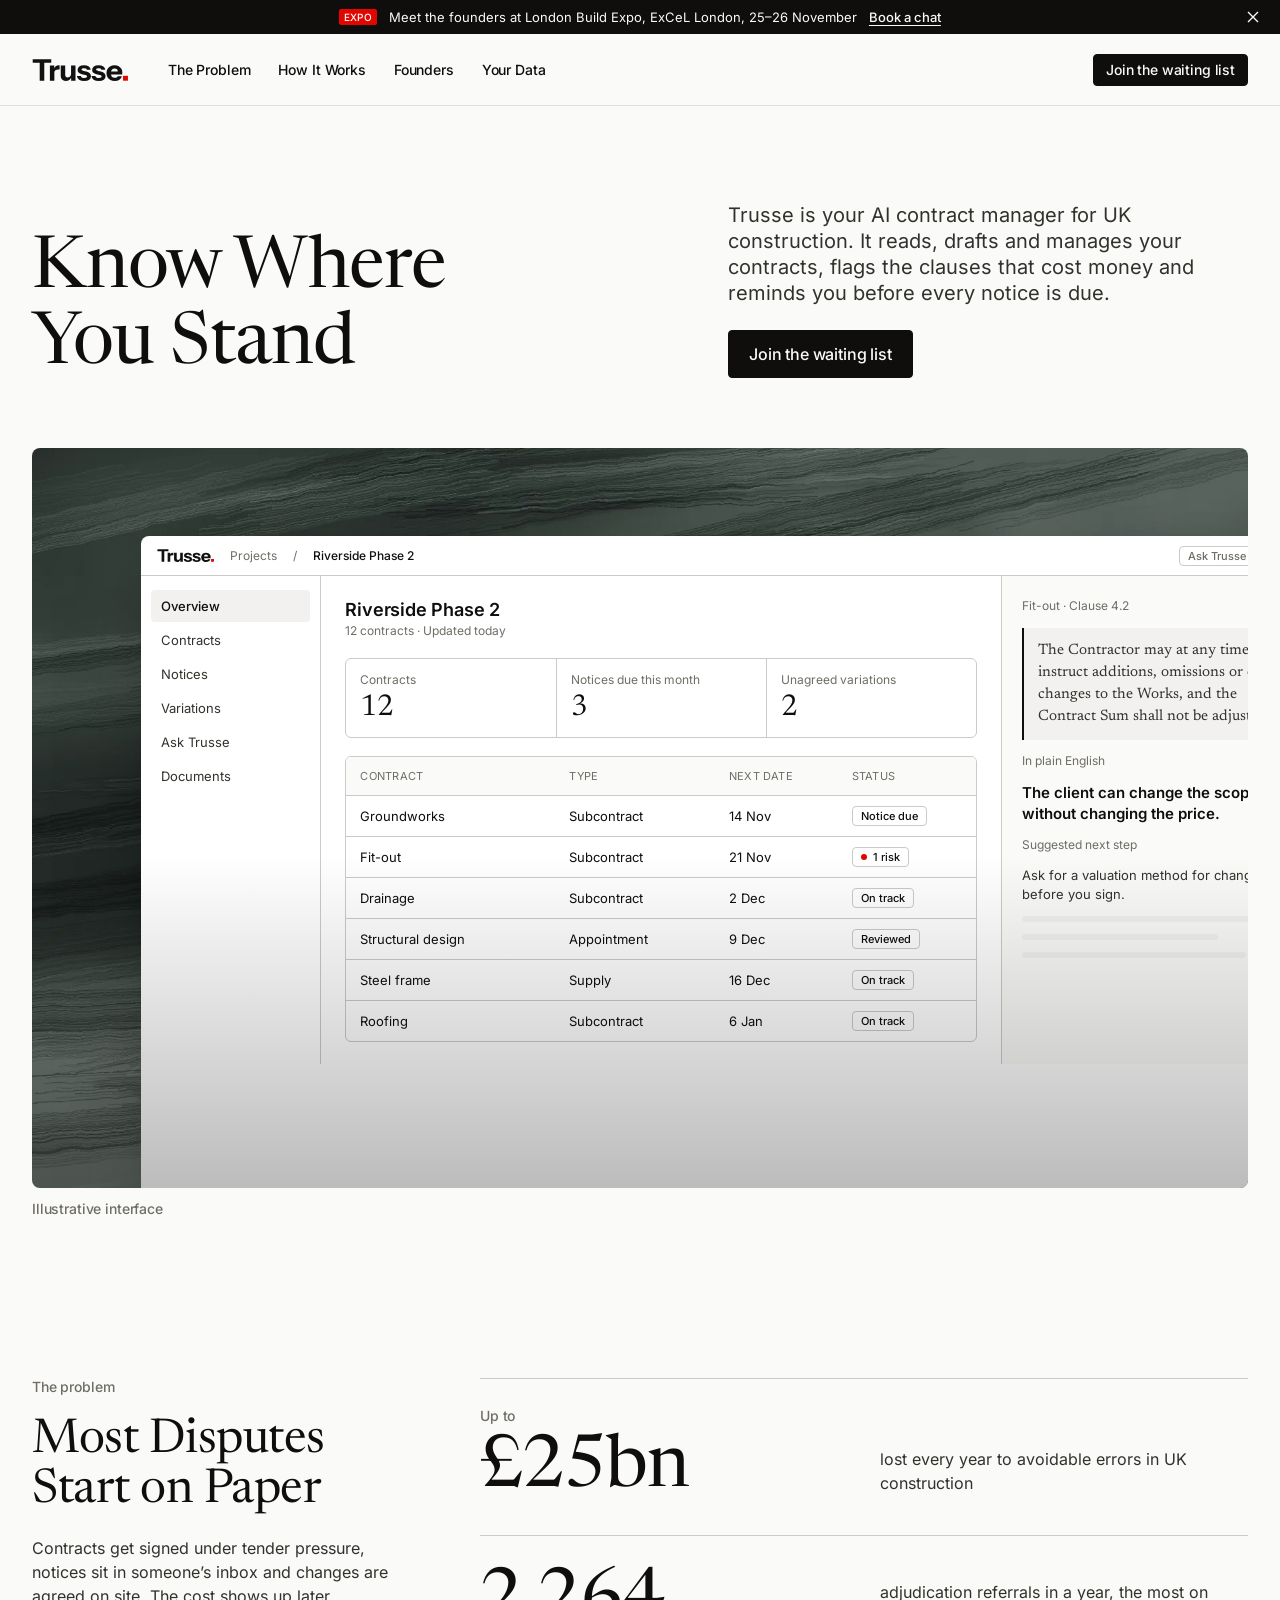
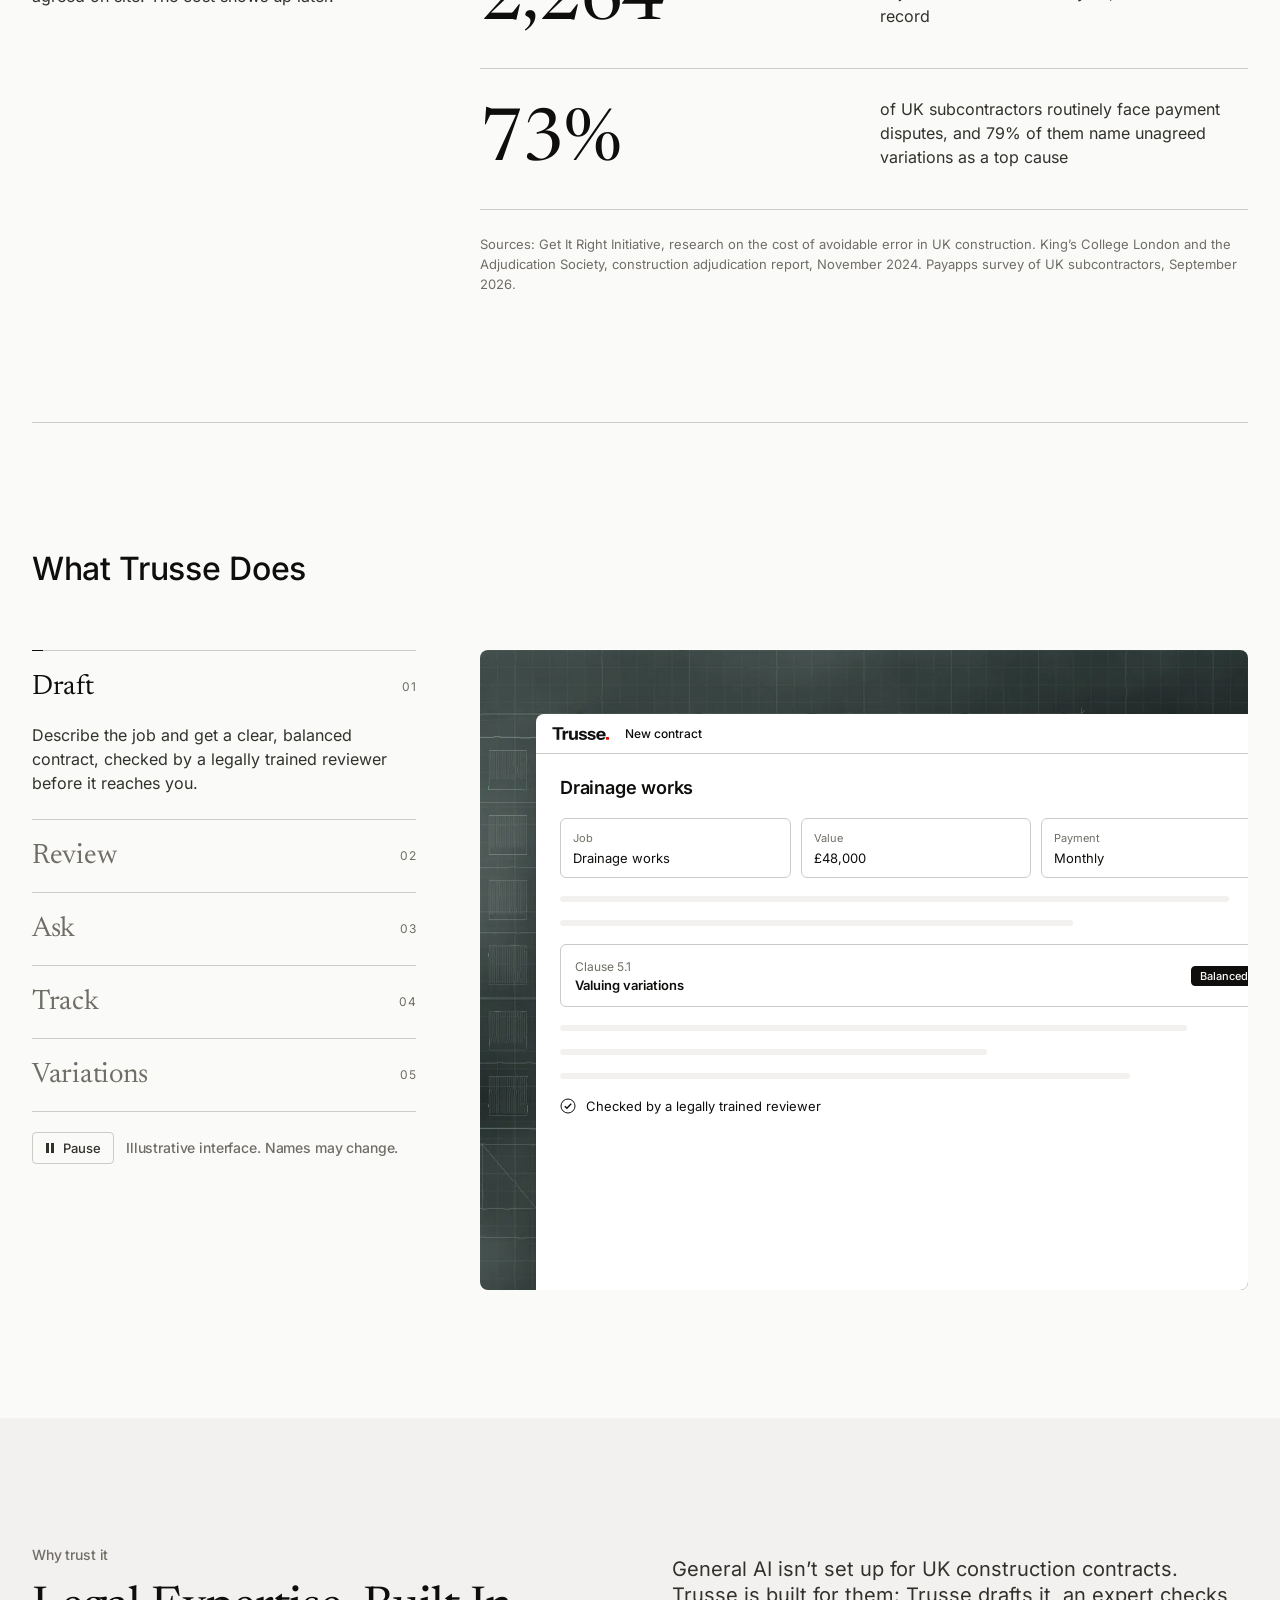
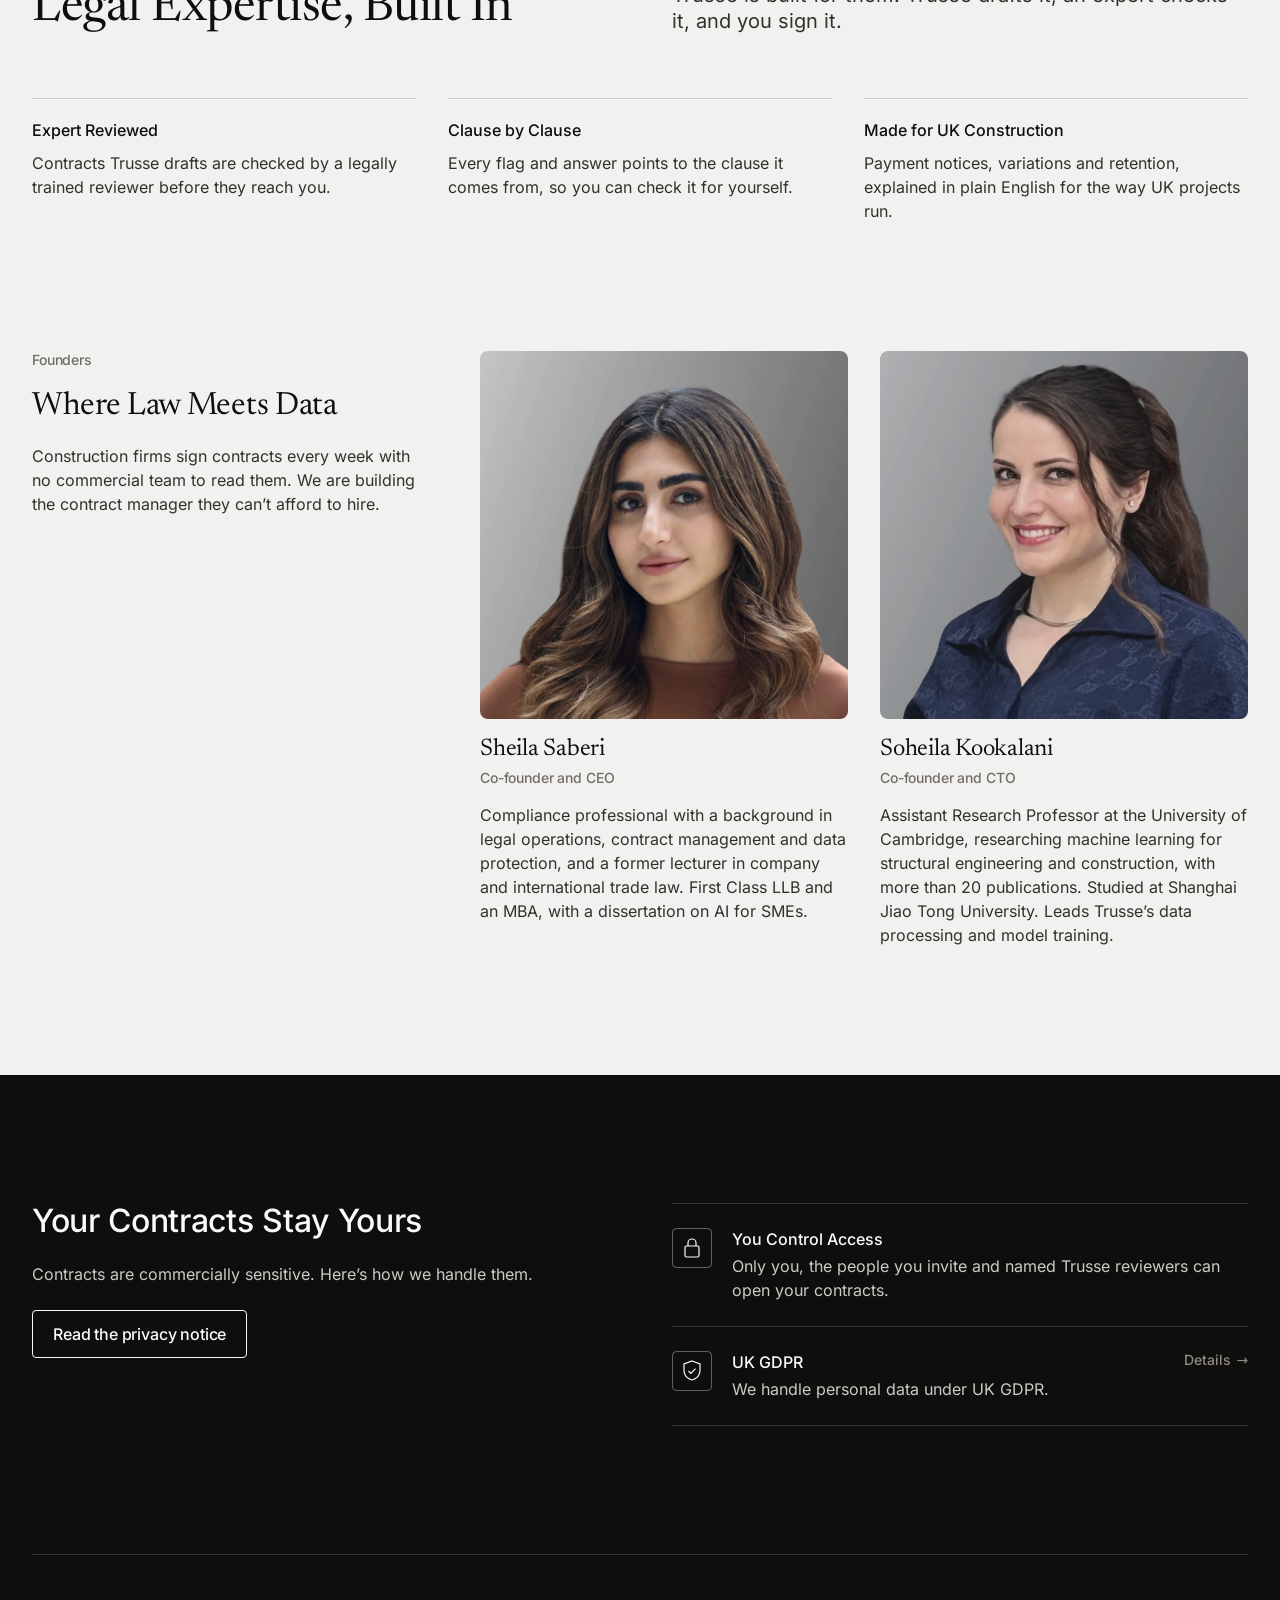
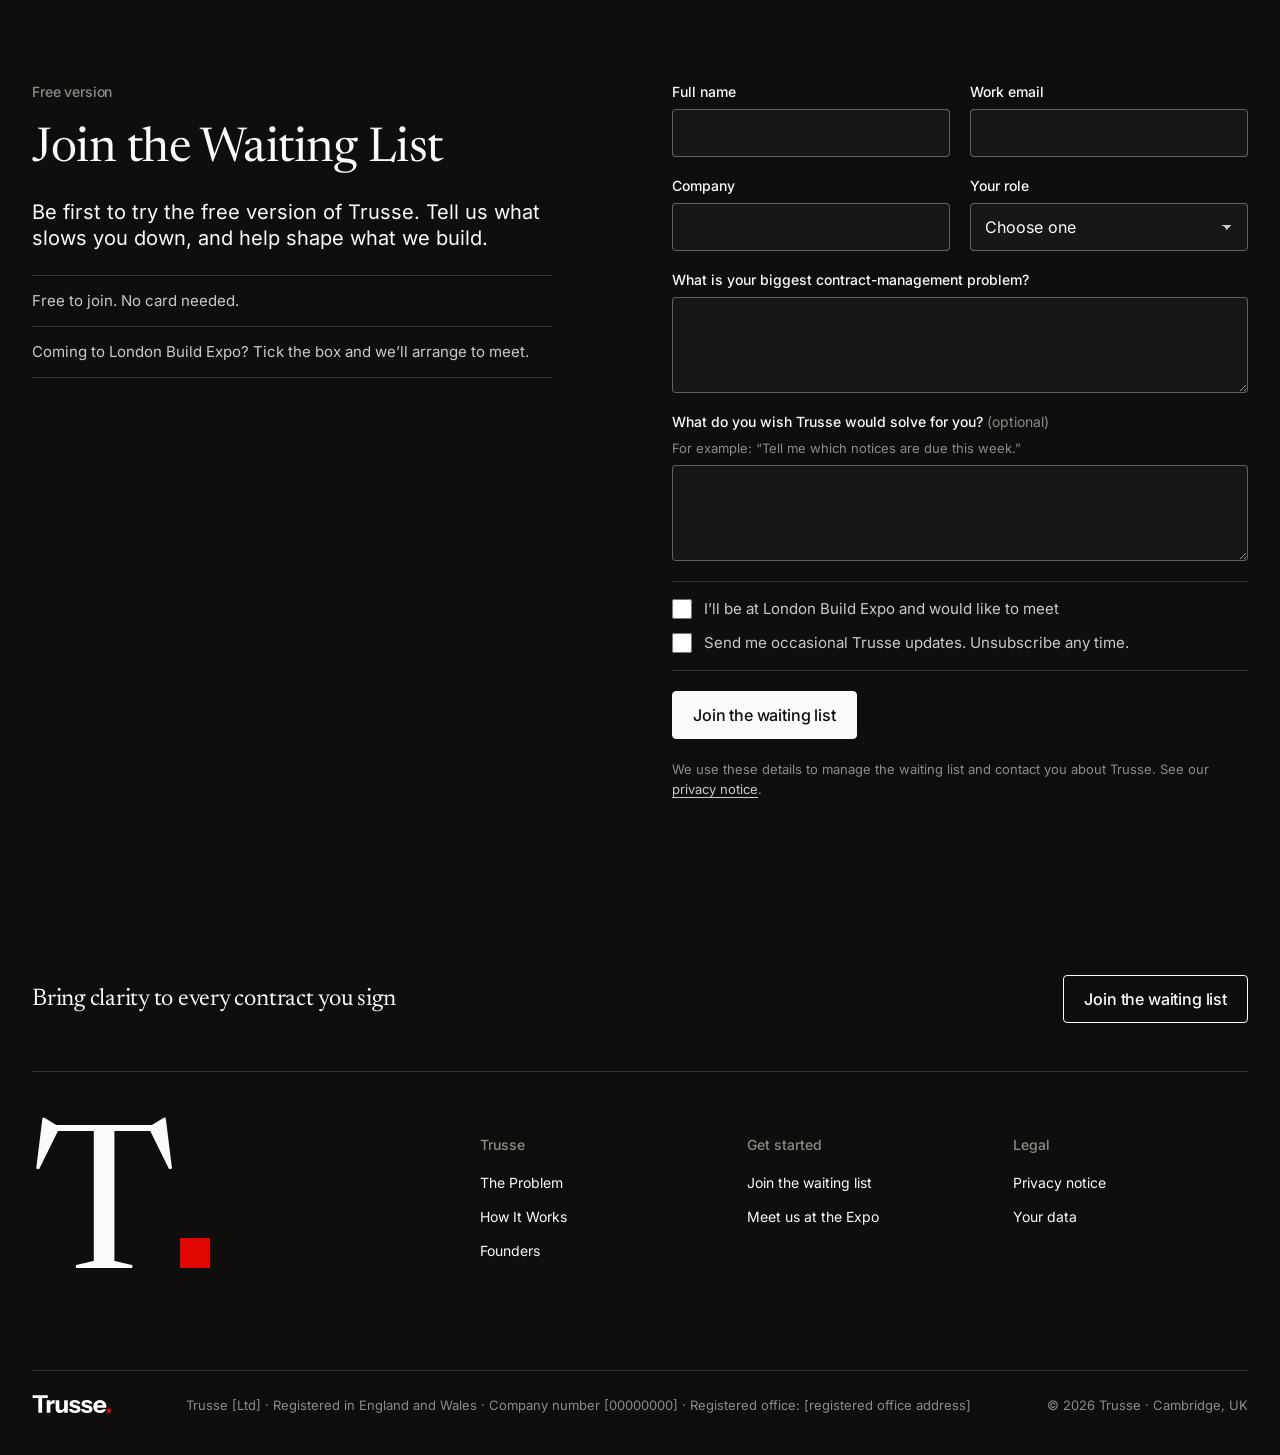
==== index.html @ 77b08ef1 "Publish Trusse website on GitHub Pages Co-Authored-By: Claude Opus 5.5 <noreply@anthropic.com>" ====
<!doctype html>
<html lang="en-GB">
<head>
<meta charset="utf-8">
<meta name="viewport" content="width=device-width, initial-scale=1">
<title>Trusse · Your AI Contract Manager for UK Construction</title>
<meta name="description" content="Trusse reads, drafts and manages your construction contracts, flags the clauses that cost money and reminds you before every notice is due. Join the waiting list.">
<link rel="canonical" href="https://trusseai.com/">
<meta name="theme-color" content="#1F1D1A">
<link rel="icon" href="favicon.ico" sizes="32x32">
<link rel="icon" href="favicon.svg" type="image/svg+xml">
<link rel="apple-touch-icon" href="apple-touch-icon.png">
<link rel="manifest" href="site.webmanifest">
<meta property="og:type" content="website">
<meta property="og:site_name" content="Trusse">
<meta property="og:locale" content="en_GB">
<meta property="og:title" content="Trusse · Know Where You Stand">
<meta property="og:description" content="Your AI contract manager for UK construction. Join the waiting list.">
<meta property="og:url" content="https://trusseai.com/">
<meta property="og:image" content="https://trusseai.com/og-image.png">
<meta property="og:image:width" content="1200">
<meta property="og:image:height" content="630">
<meta property="og:image:alt" content="Trusse: Know Where You Stand. Your AI contract manager for UK construction.">
<meta name="twitter:card" content="summary_large_image">
<link rel="preload" href="assets/fonts/newsreader-latin-opsz.woff2" as="font" type="font/woff2" crossorigin>
<link rel="preload" href="assets/fonts/inter-latin-wght.woff2" as="font" type="font/woff2" crossorigin>
<link rel="stylesheet" href="assets/css/site.css?v=1">
<script type="application/ld+json">
{"@context":"https://schema.org","@type":"Organization","name":"Trusse","url":"https://trusseai.com/","logo":"https://trusseai.com/apple-touch-icon.png","description":"AI contract manager for UK construction."}
</script>
</head>
<body>
<a class="skip" href="#main">Skip to main content</a>

<div class="site-top" id="site-top">
  <aside class="bar" id="bar" aria-label="London Build Expo">
    <div class="bar__inner">
      <span class="badge">Expo</span>
      <span class="bar__text bar__text--long">Meet the founders at London Build Expo, ExCeL London, 25–26 November</span><span class="bar__text bar__text--short">London Build Expo, 25–26 Nov</span>
      <a href="#join" data-pick="expo">Book a chat</a>
      <button class="bar__close" id="bar-close" type="button" aria-label="Close announcement">
        <svg width="12" height="12" viewBox="0 0 12 12" aria-hidden="true"><path d="M1 1l10 10M11 1L1 11" stroke="currentColor" stroke-width="1.4"/></svg>
      </button>
    </div>
  </aside>
  <header class="nav">
    <nav class="wrap nav__inner" aria-label="Main">
      <a class="nav__brand" href="#top" aria-label="Trusse home">
        <img class="logo-ink" src="assets/img/logo-ink.svg" alt="Trusse" width="96" height="22">
        <img class="logo-white" src="assets/img/logo-white.svg" alt="Trusse" width="96" height="22">
      </a>
      <div class="nav__links">
        <a href="#problem">The Problem</a>
        <a href="#product">How It Works</a>
        <a href="#founders">Founders</a>
        <a href="#data">Your Data</a>
      </div>
      <div class="nav__actions">
        <a class="btn btn--sm" href="#join">Join the waiting list</a>
        <button class="nav__menu-btn" id="menu-open" type="button" aria-expanded="false" aria-controls="menu" aria-label="Open menu"><span></span></button>
      </div>
    </nav>
  </header>
</div>

<div class="menu" id="menu" role="dialog" aria-modal="true" aria-label="Menu" hidden>
  <div class="menu__top">
    <img src="assets/img/logo-white.svg" alt="Trusse" width="96" height="22">
    <button class="menu__close" id="menu-close" type="button" aria-label="Close menu">
      <svg width="14" height="14" viewBox="0 0 14 14" aria-hidden="true"><path d="M1 1l12 12M13 1L1 13" stroke="currentColor" stroke-width="1.5"/></svg>
    </button>
  </div>
  <nav class="menu__links" aria-label="Menu">
    <a href="#problem">The Problem</a>
    <a href="#product">How It Works</a>
    <a href="#founders">Founders</a>
    <a href="#data">Your Data</a>
  </nav>
  <a class="btn btn--light" href="#join">Join the waiting list</a>
</div>

<main id="main" tabindex="-1">

<!-- Hero -->
<section class="hero light" id="top" aria-labelledby="hero-title">
  <div class="wrap">
    <div class="hero__top">
      <h1 class="t-hero hero__title" id="hero-title">Know Where You Stand</h1>
      <div class="hero__side">
        <p class="t-sub">Trusse is your AI contract manager for UK construction. It reads, drafts and manages your contracts, flags the clauses that cost money and reminds you before every notice is due.</p>
        <a class="btn" href="#join">Join the waiting list</a>
      </div>
    </div>
    <figure>
      <div class="media media--hero tex-slate" role="img" aria-label="Illustration of the Trusse interface: a contract overview with notices due, a flagged clause and its plain-English summary, shown on a painted texture with an engraved roof truss.">
        <div class="ui ui--hero" aria-hidden="true">
          <div class="ui__bar"><img src="assets/img/logo-ink.svg" alt=""><span>Projects</span><span>/</span><span class="ui__crumb">Riverside Phase 2</span><span style="margin-left:auto" class="tag">Ask Trusse anything</span></div>
          <div class="ui__body" style="grid-template-columns:180px 1fr 320px">
            <div class="ui__side">
              <span class="ui__nav is-on">Overview</span><span class="ui__nav">Contracts</span><span class="ui__nav">Notices</span><span class="ui__nav">Variations</span><span class="ui__nav">Ask Trusse</span><span class="ui__nav">Documents</span>
            </div>
            <div class="ui__main">
              <div><div class="ui__h">Riverside Phase 2</div><div class="ui__meta">12 contracts · Updated today</div></div>
              <div class="ui__kpis">
                <div class="ui__kpi"><span class="ui__meta">Contracts</span><b>12</b></div>
                <div class="ui__kpi"><span class="ui__meta">Notices due this month</span><b>3</b></div>
                <div class="ui__kpi"><span class="ui__meta">Unagreed variations</span><b>2</b></div>
              </div>
              <div class="ui__table">
                <div class="ui__row ui__row--head"><span>Contract</span><span>Type</span><span>Next date</span><span>Status</span></div>
                <div class="ui__row"><span>Groundworks</span><span>Subcontract</span><span>14 Nov</span><span class="tag">Notice due</span></div>
                <div class="ui__row"><span>Fit-out</span><span>Subcontract</span><span>21 Nov</span><span class="tag"><i class="dot dot--red"></i>1 risk</span></div>
                <div class="ui__row"><span>Drainage</span><span>Subcontract</span><span>2 Dec</span><span class="tag">On track</span></div>
                <div class="ui__row"><span>Structural design</span><span>Appointment</span><span>9 Dec</span><span class="tag">Reviewed</span></div>
                <div class="ui__row"><span>Steel frame</span><span>Supply</span><span>16 Dec</span><span class="tag">On track</span></div>
                <div class="ui__row"><span>Roofing</span><span>Subcontract</span><span>6 Jan</span><span class="tag">On track</span></div>
              </div>
            </div>
            <div class="ui__panel">
              <div style="display:flex;justify-content:space-between;align-items:center"><span class="ui__meta">Fit-out · Clause 4.2</span><span class="tag tag--ink"><i class="dot dot--red"></i>Risk</span></div>
              <div class="ui__clause">The Contractor may at any time instruct additions, omissions or other changes to the Works, and the Contract Sum shall not be adjusted…</div>
              <span class="ui__meta">In plain English</span>
              <div style="font-size:15px;line-height:21px;font-weight:600">The client can change the scope without changing the price.</div>
              <div class="ui__meta">Suggested next step</div>
              <div style="font-size:13px;line-height:19px;color:var(--body)">Ask for a valuation method for changes before you sign.</div>
              <div class="ui__line" style="width:90%"></div><div class="ui__line" style="width:70%"></div><div class="ui__line" style="width:80%"></div>
            </div>
          </div>
        </div>
        <div class="media__shade"></div>
      </div>
      <figcaption class="t-label" style="margin-top:12px">Illustrative interface</figcaption>
    </figure>
  </div>
</section>

<!-- The problem -->
<section class="section light" id="problem" aria-labelledby="problem-title">
  <div class="wrap split-third">
    <div class="problem__head">
      <p class="t-label">The problem</p>
      <h2 class="t-xl" id="problem-title">Most Disputes Start on Paper</h2>
      <p class="t-body">Contracts get signed under tender pressure, notices sit in someone’s inbox and changes are agreed on site. The cost shows up later.</p>
    </div>
    <div>
      <dl class="rows">
        <div class="row"><dt class="row__num"><small>Up to</small>£25bn</dt><dd class="t-body">lost every year to avoidable errors in UK construction</dd></div>
        <div class="row"><dt class="row__num">2,264</dt><dd class="t-body">adjudication referrals in a year, the most on record</dd></div>
        <div class="row"><dt class="row__num">73%</dt><dd class="t-body">of UK subcontractors routinely face payment disputes, and 79% of them name unagreed variations as a top cause</dd></div>
      </dl>
      <p class="sources">Sources: Get It Right Initiative, research on the cost of avoidable error in UK construction. King’s College London and the Adjudication Society, construction adjudication report, November 2024. Payapps survey of UK subcontractors, September 2026.</p>
    </div>
  </div>
</section>

<!-- What Trusse does -->
<section class="section light" id="product" aria-labelledby="product-title" style="padding-top:0">
  <div class="wrap">
    <hr class="hair" style="margin-bottom:128px">
    <h2 class="t-lg-sans showcase__title" id="product-title">What Trusse Does</h2>
    <div class="showcase" id="showcase">

      <div class="sc-item is-active">
        <div class="sc-tab-wrap">
          <span class="sc-progress" aria-hidden="true"></span>
          <button class="sc-tab" type="button" aria-expanded="true" aria-controls="sc-1">Draft <span class="sc-tab__num">01</span></button>
          <p class="sc-desc t-body" id="sc-1">Describe the job and get a clear, balanced contract, checked by a legally trained reviewer before it reaches you.</p>
        </div>
        <div class="sc-media media tex-blueprint" role="img" aria-label="Illustration: a new contract set up from three details, with a balanced clause checked by a reviewer.">
          <div class="ui ui--sc" aria-hidden="true" style="left:56px;top:64px;width:760px;height:620px">
            <div class="ui__bar"><img src="assets/img/logo-ink.svg" alt=""><span class="ui__crumb">New contract</span></div>
            <div class="ui__main">
              <div class="ui__h">Drainage works</div>
              <div style="display:grid;grid-template-columns:repeat(3,1fr);gap:10px">
                <div class="ui__field"><span>Job</span>Drainage works</div>
                <div class="ui__field"><span>Value</span>£48,000</div>
                <div class="ui__field"><span>Payment</span>Monthly</div>
              </div>
              <div class="ui__line" style="width:94%"></div><div class="ui__line" style="width:72%"></div>
              <div style="display:flex;justify-content:space-between;align-items:center;border:1px solid #CCCAC6;border-radius:6px;padding:12px 14px"><span><span class="ui__meta">Clause 5.1</span><br><b style="font-weight:600">Valuing variations</b></span><span class="tag tag--ink">Balanced</span></div>
              <div class="ui__line" style="width:88%"></div><div class="ui__line" style="width:60%"></div><div class="ui__line" style="width:80%"></div>
              <div style="display:flex;align-items:center;gap:10px;font-size:13px"><svg width="16" height="16" viewBox="0 0 16 16"><circle cx="8" cy="8" r="7" fill="none" stroke="#0F0E0D"/><path d="M4.8 8.2l2.1 2.1 4.3-4.6" fill="none" stroke="#0F0E0D" stroke-width="1.4"/></svg>Checked by a legally trained reviewer</div>
            </div>
          </div>
        </div>
      </div>

      <div class="sc-item">
        <div class="sc-tab-wrap">
          <span class="sc-progress" aria-hidden="true"></span>
          <button class="sc-tab" type="button" aria-expanded="false" aria-controls="sc-2">Review <span class="sc-tab__num">02</span></button>
          <p class="sc-desc t-body" id="sc-2">Every clause that matters gets a plain-English summary and a risk flag, so you know what you are agreeing to.</p>
        </div>
        <div class="sc-media media tex-umber" role="img" aria-label="Illustration: a clause shown with its plain-English summary and a risk flag.">
          <div class="ui ui--sc" aria-hidden="true" style="left:56px;top:64px;width:760px;height:620px">
            <div class="ui__bar"><img src="assets/img/logo-ink.svg" alt=""><span>Fit-out subcontract</span><span>/</span><span class="ui__crumb">Clause 4.2</span></div>
            <div class="ui__main">
              <div style="display:flex;justify-content:space-between;align-items:center"><div class="ui__h">Variations</div><span class="tag tag--ink"><i class="dot dot--red"></i>Risk</span></div>
              <div class="ui__clause" style="font-size:17px;line-height:26px">The Contractor may at any time instruct additions, omissions or other changes to the Works, and the Contract Sum shall not be adjusted…</div>
              <span class="ui__meta">In plain English</span>
              <div style="font-size:18px;line-height:25px;font-weight:600">The client can change the scope without changing the price.</div>
              <div style="font-size:14px;line-height:21px;color:var(--body)">Ask for a valuation method for changes before you sign.</div>
              <div class="ui__line" style="width:92%"></div><div class="ui__line" style="width:76%"></div>
            </div>
          </div>
        </div>
      </div>

      <div class="sc-item">
        <div class="sc-tab-wrap">
          <span class="sc-progress" aria-hidden="true"></span>
          <button class="sc-tab" type="button" aria-expanded="false" aria-controls="sc-3">Ask <span class="sc-tab__num">03</span></button>
          <p class="sc-desc t-body" id="sc-3">Ask anything about a contract and get a plain answer, with the clause it comes from.</p>
        </div>
        <div class="sc-media media tex-stone" role="img" aria-label="Illustration: a question about pay less notices answered with a reference to clause 8.4.">
          <div class="ui ui--sc" aria-hidden="true" style="left:56px;top:64px;width:760px;height:620px">
            <div class="ui__bar"><img src="assets/img/logo-ink.svg" alt=""><span class="ui__crumb">Ask Trusse</span><span>· Groundworks subcontract</span></div>
            <div class="ui__main">
              <div class="ui__chat">
                <div class="ui__q">Can they pay me less than I applied for?</div>
                <div class="ui__a">Only if they send a pay less notice before the deadline in clause 8.4. Trusse will tell you if one arrives late.<div style="margin-top:10px"><span class="tag">Clause 8.4</span></div></div>
                <div class="ui__q">When is the deadline this month?</div>
                <div class="ui__a">21 November. A reminder is set for 19 November.<div style="margin-top:10px"><span class="tag">Clause 8.4</span> <span class="tag">Reminder set</span></div></div>
              </div>
              <div style="border:1px solid #CCCAC6;border-radius:6px;padding:12px 14px;color:var(--mid)">Ask a question about this contract</div>
            </div>
          </div>
        </div>
      </div>

      <div class="sc-item">
        <div class="sc-tab-wrap">
          <span class="sc-progress" aria-hidden="true"></span>
          <button class="sc-tab" type="button" aria-expanded="false" aria-controls="sc-4">Track <span class="sc-tab__num">04</span></button>
          <p class="sc-desc t-body" id="sc-4">Key dates, notices and obligations in one place, with a reminder before each one is due.</p>
        </div>
        <div class="sc-media media tex-timber" role="img" aria-label="Illustration: a list of upcoming notice dates with reminders.">
          <div class="ui ui--sc" aria-hidden="true" style="left:56px;top:64px;width:760px;height:620px">
            <div class="ui__bar"><img src="assets/img/logo-ink.svg" alt=""><span class="ui__crumb">Coming up</span><span>· All contracts</span></div>
            <div class="ui__main">
              <div class="ui__h">Next 30 days</div>
              <div class="ui__table">
                <div class="ui__date"><span class="ui__day"><b>14</b><span>NOV</span></span><span><b style="font-weight:600">Payment notice, valuation 4</b><br><span class="ui__meta">Groundworks · Clause 8.3</span></span><span class="tag">Due soon</span></div>
                <div class="ui__date"><span class="ui__day"><b>21</b><span>NOV</span></span><span><b style="font-weight:600">Pay less notice deadline</b><br><span class="ui__meta">Fit-out · Clause 8.4</span></span><span class="tag">Reminder set</span></div>
                <div class="ui__date"><span class="ui__day"><b>28</b><span>NOV</span></span><span><b style="font-weight:600">Variation 07 response</b><br><span class="ui__meta">Fit-out · Clause 4.4</span></span><span class="tag tag--ink">Unagreed</span></div>
                <div class="ui__date"><span class="ui__day"><b>02</b><span>DEC</span></span><span><b style="font-weight:600">Interim application</b><br><span class="ui__meta">Drainage · Clause 8.1</span></span><span class="tag">Reminder set</span></div>
              </div>
            </div>
          </div>
        </div>
      </div>

      <div class="sc-item">
        <div class="sc-tab-wrap">
          <span class="sc-progress" aria-hidden="true"></span>
          <button class="sc-tab" type="button" aria-expanded="false" aria-controls="sc-5">Variations <span class="sc-tab__num">05</span></button>
          <p class="sc-desc t-body" id="sc-5">Keep every change in writing and see at a glance which variations are still unagreed.</p>
        </div>
        <div class="sc-media media tex-steel" role="img" aria-label="Illustration: a register of variations showing which are agreed and which are not.">
          <div class="ui ui--sc" aria-hidden="true" style="left:56px;top:64px;width:760px;height:620px">
            <div class="ui__bar"><img src="assets/img/logo-ink.svg" alt=""><span>Fit-out subcontract</span><span>/</span><span class="ui__crumb">Variations</span></div>
            <div class="ui__main">
              <div style="display:flex;justify-content:space-between;align-items:center"><div class="ui__h">Variation register</div><span class="ui__meta">2 unagreed</span></div>
              <div class="ui__table">
                <div class="ui__row ui__row--head" style="grid-template-columns:.5fr 2fr 1fr 1fr"><span>No.</span><span>Change</span><span>Value</span><span>Status</span></div>
                <div class="ui__row" style="grid-template-columns:.5fr 2fr 1fr 1fr"><span>V05</span><span>Additional drainage run</span><span>£3,200</span><span class="tag">Agreed</span></div>
                <div class="ui__row" style="grid-template-columns:.5fr 2fr 1fr 1fr"><span>V06</span><span>Revised ceiling grid</span><span>£1,850</span><span class="tag">Agreed</span></div>
                <div class="ui__row" style="grid-template-columns:.5fr 2fr 1fr 1fr"><span>V07</span><span>Extra fire stopping</span><span>£4,600</span><span class="tag tag--ink">Unagreed</span></div>
                <div class="ui__row" style="grid-template-columns:.5fr 2fr 1fr 1fr"><span>V08</span><span>Out-of-hours working</span><span>£2,100</span><span class="tag tag--ink">Unagreed</span></div>
                <div class="ui__row" style="grid-template-columns:.5fr 2fr 1fr 1fr"><span>V09</span><span>Door hardware change</span><span>£640</span><span class="tag">In writing</span></div>
              </div>
            </div>
          </div>
        </div>
      </div>

      <div class="sc-controls">
        <button class="sc-pause" id="sc-pause" type="button" aria-label="Pause slideshow">
          <svg class="icon-pause" width="10" height="10" viewBox="0 0 10 10" aria-hidden="true"><rect x="1" y="0" width="3" height="10" fill="currentColor"/><rect x="6" y="0" width="3" height="10" fill="currentColor"/></svg>
          <svg class="icon-play" width="10" height="10" viewBox="0 0 10 10" aria-hidden="true" hidden><path d="M1 0l9 5-9 5z" fill="currentColor"/></svg>
          <span id="sc-pause-label">Pause</span>
        </button>
        <span class="t-label">Illustrative interface. Names may change.</span>
      </div>
    </div>
  </div>
</section>

<!-- Why trust it + founders -->
<section class="section soft" id="trust" aria-labelledby="trust-title">
  <div class="wrap">
    <div class="trust__intro">
      <div style="display:flex;flex-direction:column;gap:20px">
        <p class="t-label">Why trust it</p>
        <h2 class="t-xl" id="trust-title">Legal Expertise, Built In</h2>
      </div>
      <p class="t-sub" style="max-width:560px">General AI isn’t set up for UK construction contracts. Trusse is built for them: Trusse drafts it, an expert checks it, and you sign it.</p>
    </div>
    <div class="points">
      <div class="point"><h3>Expert Reviewed</h3><p class="t-body">Contracts Trusse drafts are checked by a legally trained reviewer before they reach you.</p></div>
      <div class="point"><h3>Clause by Clause</h3><p class="t-body">Every flag and answer points to the clause it comes from, so you can check it for yourself.</p></div>
      <div class="point"><h3>Made for UK Construction</h3><p class="t-body">Payment notices, variations and retention, explained in plain English for the way UK projects run.</p></div>
    </div>

    <div class="founders" id="founders">
      <div style="display:flex;flex-direction:column;gap:20px">
        <p class="t-label">Founders</p>
        <h2 class="t-lg-serif">Where Law Meets Data</h2>
        <p class="t-body" style="max-width:420px">Construction firms sign contracts every week with no commercial team to read them. We are building the contract manager they can’t afford to hire.</p>
      </div>
      <div class="founders__list">
        <div class="founder">
          <picture><source srcset="assets/img/founders/sheila-saberi.webp" type="image/webp"><img class="founder__photo" src="assets/img/founders/sheila-saberi.jpg" alt="Sheila Saberi" width="900" height="900" loading="lazy" decoding="async"></picture>
          <div><h3>Sheila Saberi</h3><p class="t-label" style="margin-top:6px">Co-founder and CEO</p></div>
          <p class="t-body">Compliance professional with a background in legal operations, contract management and data protection, and a former lecturer in company and international trade law. First Class LLB and an MBA, with a dissertation on AI for SMEs.</p>
        </div>
        <div class="founder">
          <picture><source srcset="assets/img/founders/soheila-kookalani.webp" type="image/webp"><img class="founder__photo" src="assets/img/founders/soheila-kookalani.jpg" alt="Soheila Kookalani" width="900" height="900" loading="lazy" decoding="async"></picture>
          <div><h3>Soheila Kookalani</h3><p class="t-label" style="margin-top:6px">Co-founder and CTO</p></div>
          <p class="t-body">Assistant Research Professor at the University of Cambridge, researching machine learning for structural engineering and construction, with more than 20 publications. Studied at Shanghai Jiao Tong University. Leads Trusse’s data processing and model training.</p>
        </div>
      </div>
    </div>
  </div>
</section>

<!-- Data principles (the page turns dark here) -->
<section class="section dark" id="data" data-theme="dark" aria-labelledby="data-title">
  <div class="wrap data">
    <div class="data__left">
      <h2 class="t-lg-sans" id="data-title">Your Contracts Stay Yours</h2>
      <p class="t-body">Contracts are commercially sensitive. Here’s how we handle them.</p>
      <a class="btn btn--outline" href="privacy/">Read the privacy notice</a>
    </div>
    <ul class="principles">
      <li class="principle">
        <svg width="40" height="40" viewBox="0 0 40 40" fill="none" aria-hidden="true"><rect x="0.5" y="0.5" width="39" height="39" rx="4" stroke="#FAFAF9" stroke-opacity=".35"/><rect x="13" y="18" width="14" height="11" rx="1.5" stroke="#FAFAF9" stroke-width="1.2"/><path d="M16 18v-3a4 4 0 0 1 8 0v3" stroke="#FAFAF9" stroke-width="1.2"/></svg>
        <div><h3>You Control Access</h3><p class="t-body">Only you, the people you invite and named Trusse reviewers can open your contracts.</p></div>
        <span></span>
      </li>
      <li class="principle">
        <svg width="40" height="40" viewBox="0 0 40 40" fill="none" aria-hidden="true"><rect x="0.5" y="0.5" width="39" height="39" rx="4" stroke="#FAFAF9" stroke-opacity=".35"/><path d="M20 10l8 3v6c0 5-3.4 8.6-8 10-4.6-1.4-8-5-8-10v-6l8-3z" stroke="#FAFAF9" stroke-width="1.2"/><path d="M16.5 20l2.4 2.4 4.6-4.8" stroke="#FAFAF9" stroke-width="1.2"/></svg>
        <div><h3>UK GDPR</h3><p class="t-body">We handle personal data under UK GDPR.</p></div>
        <a class="link link--arrow" href="privacy/">Details <span aria-hidden="true">→</span></a>
      </li>
    </ul>
  </div>
</section>

<!-- Closing call to action + waiting-list form -->
<section class="section dark" id="join" data-theme="dark" aria-labelledby="join-title" style="padding-top:0">
  <div class="wrap">
    <hr class="hair" style="margin-bottom:128px">
    <div class="join">
      <div class="join__left">
        <p class="t-label">Free version</p>
        <h2 class="t-xl" id="join-title">Join the Waiting List</h2>
        <p class="t-sub">Be first to try the free version of Trusse. Tell us what slows you down, and help shape what we build.</p>
        <div class="join__notes">
          <p>Free to join. No card needed.</p>
          <p>Coming to London Build Expo? Tick the box and we’ll arrange to meet.</p>
        </div>
      </div>

      <div>
        <div id="wl-form-wrap">
          <form class="form" id="waitlist-form" name="waitlist" action="mailto:hello@trusseai.com" method="POST" enctype="text/plain">
            <input type="hidden" name="form-name" value="waitlist">
            <p class="vh" aria-hidden="true"><label>Leave this empty <input name="bot-field" tabindex="-1" autocomplete="off"></label></p>

            <div class="summary" id="wl-errors" tabindex="-1" role="alert" aria-labelledby="wl-errors-title" hidden>
              <h3 id="wl-errors-title">There is a problem</h3>
              <ul id="wl-errors-list"></ul>
            </div>

            <div class="form__grid">
              <div class="field">
                <label for="wl-name">Full name</label>
                <p class="field-error" id="wl-name-error" hidden><span class="vh">Error: </span><span class="msg"></span></p>
                <input class="input" id="wl-name" name="name" type="text" autocomplete="name" required>
              </div>
              <div class="field">
                <label for="wl-email">Work email</label>
                <p class="field-error" id="wl-email-error" hidden><span class="vh">Error: </span><span class="msg"></span></p>
                <input class="input" id="wl-email" name="email" type="email" autocomplete="email" spellcheck="false" required>
              </div>
              <div class="field">
                <label for="wl-company">Company</label>
                <p class="field-error" id="wl-company-error" hidden><span class="vh">Error: </span><span class="msg"></span></p>
                <input class="input" id="wl-company" name="company" type="text" autocomplete="organization" required>
              </div>
              <div class="field">
                <label for="wl-role">Your role</label>
                <p class="field-error" id="wl-role-error" hidden><span class="vh">Error: </span><span class="msg"></span></p>
                <select class="input" id="wl-role" name="role" required>
                  <option value="">Choose one</option>
                  <option>Subcontractor</option>
                  <option>Main contractor</option>
                  <option>Contract administrator or QS</option>
                  <option>Client or developer</option>
                  <option>Other</option>
                </select>
              </div>
            </div>

            <div class="field">
              <label for="wl-problem">What is your biggest contract-management problem?</label>
              <p class="field-error" id="wl-problem-error" hidden><span class="vh">Error: </span><span class="msg"></span></p>
              <textarea class="input" id="wl-problem" name="problem" rows="3" required></textarea>
            </div>
            <div class="field">
              <label for="wl-wish">What do you wish Trusse would solve for you? <span style="font-weight:400;color:var(--muted)">(optional)</span></label>
              <p class="hint" id="wl-wish-hint">For example: “Tell me which notices are due this week.”</p>
              <textarea class="input" id="wl-wish" name="wish" rows="3" aria-describedby="wl-wish-hint"></textarea>
            </div>

            <div class="checks">
              <label class="check"><input type="checkbox" name="expo" value="yes">I’ll be at London Build Expo and would like to meet</label>
              <label class="check"><input type="checkbox" name="updates" value="yes">Send me occasional Trusse updates. Unsubscribe any time.</label>
            </div>

            <p class="submit-error" id="wl-submit-error" role="alert" hidden>Sorry, that didn’t go through. Please check your connection and try again.</p>
            <button class="btn" id="wl-submit" type="submit">Join the waiting list</button>
            <p class="form__small">We use these details to manage the waiting list and contact you about Trusse. See our <a href="privacy/">privacy notice</a>.</p>
          </form>
        </div>

        <div class="done" id="wl-done-wrap" hidden>
          <p class="t-label">One last step</p>
          <p class="t-body"><strong>Press Send in the email that just opened</strong> to join the waiting list. If no email opened, write to <a href="mailto:hello@trusseai.com">hello@trusseai.com</a>.</p>
          <h3 class="t-xl" id="wl-done" tabindex="-1">Thank You, <span id="wl-first-name">there</span></h3>
          <p class="t-body">Thank you for telling us what slows you down. We’ll email you when the free version is ready for you.</p>
          <p class="t-body" id="wl-done-expo" hidden>We’ll be in touch to arrange a time at London Build Expo.</p>
          <p class="preview-note" id="wl-preview-note" hidden>This is a preview, so nothing was sent. On trusseai.com your details go to the waiting list.</p>
        </div>
      </div>
    </div>
  </div>
</section>

</main>

<footer class="footer dark" data-theme="dark">
  <div class="wrap">
    <div class="footer__cta">
      <p class="t-cta">Bring clarity to every contract you sign</p>
      <a class="btn btn--outline" href="#join">Join the waiting list</a>
    </div>
    <div class="footer__main">
      <div class="monogram" aria-hidden="true">T<i></i></div>
      <div class="footer__cols">
        <div>
          <h2>Trusse</h2>
          <ul><li><a href="#problem">The Problem</a></li><li><a href="#product">How It Works</a></li><li><a href="#founders">Founders</a></li></ul>
        </div>
        <div>
          <h2>Get started</h2>
          <ul><li><a href="#join">Join the waiting list</a></li><li><a href="#join" data-pick="expo">Meet us at the Expo</a></li></ul>
        </div>
        <div>
          <h2>Legal</h2>
          <ul><li><a href="privacy/">Privacy notice</a></li><li><a href="#data">Your data</a></li></ul>
        </div>
      </div>
    </div>
    <div class="footer__legal">
      <img src="assets/img/logo-white.svg" alt="Trusse" width="79" height="18">
      <span>Trusse [Ltd] · Registered in England and Wales · Company number [00000000] · Registered office: [registered office address]</span>
      <span>© 2026 Trusse · Cambridge, UK</span>
    </div>
  </div>
</footer>

<script src="assets/js/site.js?v=1" defer></script>
</body>
</html>
---- assets/css/site.css ----
/* Trusse — editorial site. Fonts are self-hosted (SIL Open Font License, see assets/fonts/licences). */
@font-face{font-family:'Newsreader';font-style:normal;font-display:swap;font-weight:200 800;src:url(../fonts/newsreader-latin-opsz.woff2) format('woff2');unicode-range:U+0000-00FF,U+0131,U+0152-0153,U+02BB-02BC,U+02C6,U+02DA,U+02DC,U+0304,U+0308,U+0329,U+2000-206F,U+20AC,U+2122,U+2191,U+2193,U+2212,U+2215,U+FEFF,U+FFFD}
@font-face{font-family:'Inter';font-style:normal;font-display:swap;font-weight:100 900;src:url(../fonts/inter-latin-wght.woff2) format('woff2');unicode-range:U+0000-00FF,U+0131,U+0152-0153,U+02BB-02BC,U+02C6,U+02DA,U+02DC,U+0304,U+0308,U+0329,U+2000-206F,U+20AC,U+2122,U+2191,U+2193,U+2212,U+2215,U+FEFF,U+FFFD}

:root{
  --page:#FAFAF9; --soft:#F2F1F0; --ink:#0F0E0D; --charcoal:#1F1D1A; --body:#33312C;
  --mid:#706D66; --muted:#8F8B85; --hair:#CCCAC6; --hair-dark:rgba(250,250,249,.16); --red:#E10600;
  --serif:'Newsreader',Georgia,'Times New Roman',serif; --sans:'Inter',system-ui,-apple-system,'Segoe UI',Arial,sans-serif;
  --gutter:32px; --max:1728px; --bar-h:34px; --nav-h:72px; --top-h:calc(var(--bar-h) + var(--nav-h));
  --ease:cubic-bezier(.2,.7,.2,1);
}
*,*::before,*::after{box-sizing:border-box}
html{-webkit-text-size-adjust:100%;text-size-adjust:100%;scroll-behavior:smooth;scroll-padding-top:calc(var(--top-h) + 24px)}
body{margin:0;background:var(--page);color:var(--ink);font-family:var(--sans);font-size:16px;line-height:24px;-webkit-font-smoothing:antialiased;-moz-osx-font-smoothing:grayscale;padding-top:var(--top-h)}
body.bar-closed{--bar-h:0px}
img,svg{display:block;max-width:100%}
[hidden]{display:none !important}
a{color:inherit}
h1,h2,h3,p,ol,ul,dl,dd,figure{margin:0}
ol,ul{padding:0;list-style:none}
button,input,select,textarea{font:inherit;color:inherit}
:focus-visible{outline:2px solid var(--red);outline-offset:3px;border-radius:2px}
.vh{position:absolute !important;width:1px;height:1px;margin:-1px;padding:0;border:0;overflow:hidden;clip:rect(0 0 0 0);clip-path:inset(50%);white-space:nowrap}
.skip{position:absolute;left:16px;top:-100px;z-index:200;background:var(--ink);color:var(--page);padding:10px 16px;border-radius:4px;font-weight:500;font-size:14px;text-decoration:none}
.skip:focus{top:12px}
.wrap{max-width:var(--max);margin:0 auto;padding:0 var(--gutter)}

/* Type */
.serif{font-family:var(--serif);font-weight:400;font-optical-sizing:auto}
.t-hero{font-family:var(--serif);font-weight:400;font-size:72px;line-height:76px;letter-spacing:-.9px}
.t-xl{font-family:var(--serif);font-weight:400;font-size:48px;line-height:50px;letter-spacing:-.48px}
.t-lg-serif{font-family:var(--serif);font-weight:400;font-size:32px;line-height:35px;letter-spacing:-.32px}
.t-lg-sans{font-family:var(--sans);font-weight:500;font-size:32px;line-height:35px;letter-spacing:-.32px}
.t-cta{font-family:var(--serif);font-weight:400;font-size:24px;line-height:25px;letter-spacing:-.24px}
.t-sub{font-size:20px;line-height:26px;color:var(--body)}
.t-label{font-size:14px;line-height:18px;font-weight:500;letter-spacing:-.14px;color:var(--mid)}
.t-body{font-size:16px;line-height:24px;color:var(--body)}
.dark .t-sub{color:var(--page)}
.dark .t-body{color:var(--hair)}
.dark .t-label{color:var(--muted)}
.badge{display:inline-flex;align-items:center;height:16px;padding:0 5px;border-radius:2px;background:var(--red);color:#fff;font-size:10px;line-height:1;font-weight:500;letter-spacing:.02em;text-transform:uppercase}

/* Buttons and links */
.btn{display:inline-flex;align-items:center;justify-content:center;gap:8px;height:48px;padding:0 20px;border-radius:4px;border:1px solid var(--ink);background:var(--ink);color:var(--page);font-size:16px;line-height:1;font-weight:500;letter-spacing:-.16px;text-decoration:none;cursor:pointer;transition:background-color .2s ease,color .2s ease,border-color .2s ease;white-space:nowrap}
.btn:hover{background:var(--charcoal);border-color:var(--charcoal)}
.btn--sm{height:32px;padding:0 12px;font-size:14px;letter-spacing:-.14px}
.btn--outline{background:transparent;color:var(--ink)}
.btn--outline:hover{background:var(--soft);border-color:var(--ink)}
.dark .btn{background:var(--page);border-color:var(--page);color:var(--ink)}
.dark .btn:hover{background:var(--hair);border-color:var(--hair)}
.dark .btn--outline{background:transparent;color:var(--page);border-color:var(--page)}
.dark .btn--outline:hover{background:rgba(250,250,249,.1)}
.btn--light{background:var(--page);border-color:var(--page);color:var(--ink)}
.btn--light:hover{background:var(--hair);border-color:var(--hair)}
.link{display:inline-flex;align-items:center;gap:6px;font-size:14px;line-height:18px;font-weight:500;letter-spacing:-.14px;text-decoration:underline;text-underline-offset:4px;text-decoration-thickness:1px}
.link:hover{text-decoration-thickness:2px}
.link--arrow{text-decoration:none}
.link--arrow:hover{text-decoration:underline}

/* Announcement bar + header (fixed, two layers) */
.site-top{position:fixed;top:0;left:0;right:0;z-index:100}
.bar{height:var(--bar-h);overflow:hidden;background:var(--ink);color:var(--page);font-size:13px;line-height:18px}
.bar__inner{position:relative;height:34px;display:flex;align-items:center;justify-content:center;gap:12px;padding:0 56px}
.bar__text{white-space:nowrap;overflow:hidden;text-overflow:ellipsis}
.bar__text--short{display:none}
.bar a{white-space:nowrap}
.bar a{color:var(--page);font-weight:500;text-underline-offset:3px}
.bar__close{position:absolute;right:12px;top:2px;width:30px;height:30px;display:grid;place-items:center;border:0;background:transparent;color:var(--page);cursor:pointer;border-radius:4px}
.bar__close:hover{background:rgba(250,250,249,.12)}
.nav{height:var(--nav-h);background:rgba(250,250,249,.72);-webkit-backdrop-filter:blur(16px);backdrop-filter:blur(16px);border-bottom:1px solid rgba(204,202,198,.55);transition:background-color .35s ease,border-color .35s ease,color .35s ease;color:var(--ink)}
.nav__inner{height:100%;display:flex;align-items:center;gap:40px}
.nav__brand{display:flex;flex:none}
.nav__brand img{height:22px;width:auto}
.nav__brand .logo-white{display:none}
.nav__links{display:flex;align-items:center;gap:28px;margin-right:auto}
.nav__links a{font-size:14px;line-height:18px;font-weight:500;letter-spacing:-.14px;text-decoration:none;padding:8px 0;color:inherit}
.nav__links a:hover{text-decoration:underline;text-underline-offset:6px}
.nav__actions{display:flex;align-items:center;gap:8px}
.nav__menu-btn{display:none;width:40px;height:40px;border:1px solid var(--hair);border-radius:4px;background:transparent;cursor:pointer;place-items:center}
.nav__menu-btn span{display:block;width:16px;height:1.5px;background:currentColor;box-shadow:0 -5px 0 currentColor,0 5px 0 currentColor}
.site-top.is-dark .nav{background:rgba(15,14,13,.78);border-bottom-color:var(--hair-dark);color:var(--page)}
.site-top.is-dark .nav__brand .logo-ink{display:none}
.site-top.is-dark .nav__brand .logo-white{display:block}
.site-top.is-dark .nav .btn{background:var(--page);border-color:var(--page);color:var(--ink)}
.site-top.is-dark .nav__menu-btn{border-color:var(--hair-dark)}

/* Mobile menu (full screen) */
.menu{position:fixed;inset:0;z-index:150;background:var(--ink);color:var(--page);display:flex;flex-direction:column;padding:20px var(--gutter) 32px}
.menu__top{display:flex;align-items:center;justify-content:space-between;height:40px}
.menu__top img{height:22px;width:auto}
.menu__close{width:40px;height:40px;border:1px solid var(--hair-dark);border-radius:4px;background:transparent;color:var(--page);cursor:pointer;display:grid;place-items:center}
.menu__links{margin-top:48px;display:flex;flex-direction:column}
.menu__links a{font-family:var(--serif);font-size:36px;line-height:44px;letter-spacing:-.4px;text-decoration:none;padding:12px 0;border-bottom:1px solid var(--hair-dark)}
.menu .btn{margin-top:auto}
body.menu-open{overflow:hidden}

/* Sections */
.section{padding:128px 0}
.section--tall{padding:160px 0}
.light{background:var(--page);color:var(--ink)}
.soft{background:var(--soft);color:var(--ink)}
.dark{background:var(--ink);color:var(--page)}
.hair{border:0;border-top:1px solid var(--hair);margin:0}
.dark .hair{border-top-color:var(--hair-dark)}

/* Hero */
.hero{padding:96px 0 32px}
.hero__top{display:grid;grid-template-columns:1fr 1fr;gap:64px;align-items:end;margin-bottom:64px}
.hero__title{max-width:6.2em;text-wrap:balance}
.hero__side{display:flex;flex-direction:column;align-items:flex-start;gap:24px;max-width:520px;justify-self:end;padding-bottom:6px}
.media{position:relative;overflow:hidden;border-radius:8px;background:var(--charcoal) center/cover no-repeat;isolation:isolate}
.media--hero{height:740px}
.media__shade{position:absolute;inset:0;background:linear-gradient(180deg,rgba(15,14,13,0) 55%,rgba(15,14,13,.28));pointer-events:none}
.tex-slate{background-image:url(../img/tex/wash-slate.webp)}
.tex-umber{background-image:url(../img/tex/wash-umber.webp)}
.tex-blueprint{background-image:url(../img/tex/blueprint.webp)}
.tex-stone{background-image:url(../img/tex/stone.webp)}
.tex-timber{background-image:url(../img/tex/timber.webp)}
.tex-steel{background-image:url(../img/tex/steel.webp)}
.tex-concrete{background-image:url(../img/tex/concrete.webp)}
.tex-engraving{background-image:url(../img/tex/engraving.webp)}

/* Interface mock-ups (black and white, cropped off the frame) */
.ui{position:absolute;background:#FFFFFF;color:var(--ink);border-radius:8px;box-shadow:0 30px 80px -30px rgba(0,0,0,.55);font-family:var(--sans);font-size:13px;line-height:18px;overflow:hidden}
.ui--hero{left:9%;top:88px;width:1180px;height:800px;transform-origin:top left}
.ui--sc{transform-origin:top left}
.ui__bar{height:40px;display:flex;align-items:center;gap:16px;padding:0 16px;border-bottom:1px solid #CCCAC6;font-size:12px;color:var(--mid)}
.ui__bar img{height:13px;width:auto}
.ui__crumb{color:var(--ink);font-weight:500}
.ui__body{display:grid}
.ui__side{border-right:1px solid #CCCAC6;padding:14px 10px;display:flex;flex-direction:column;gap:2px}
.ui__nav{padding:7px 10px;border-radius:4px;color:var(--body)}
.ui__nav.is-on{background:var(--soft);color:var(--ink);font-weight:500}
.ui__main{padding:22px 24px;display:flex;flex-direction:column;gap:18px;min-width:0}
.ui__h{font-size:18px;line-height:24px;font-weight:600;letter-spacing:-.2px}
.ui__meta{font-size:12px;color:var(--mid)}
.ui__kpis{display:grid;grid-template-columns:repeat(3,1fr);border:1px solid #CCCAC6;border-radius:6px}
.ui__kpi{padding:12px 14px;display:flex;flex-direction:column;gap:2px}
.ui__kpi + .ui__kpi{border-left:1px solid #CCCAC6}
.ui__kpi b{font-family:var(--serif);font-weight:400;font-size:30px;line-height:34px;letter-spacing:-.4px}
.ui__table{border:1px solid #CCCAC6;border-radius:6px;overflow:hidden}
.ui__row{display:grid;grid-template-columns:1.6fr 1.2fr .9fr .9fr;gap:12px;padding:10px 14px;align-items:center}
.ui__row + .ui__row{border-top:1px solid #CCCAC6}
.ui__row--head{font-size:11px;color:var(--mid);letter-spacing:.02em;text-transform:uppercase;background:#FAFAF9}
.tag{display:inline-flex;align-items:center;gap:6px;height:20px;padding:0 8px;border:1px solid #CCCAC6;border-radius:4px;font-size:11px;font-weight:500;white-space:nowrap;width:max-content}
.tag--ink{background:var(--ink);border-color:var(--ink);color:var(--page)}
.dot{width:6px;height:6px;border-radius:50%;background:var(--ink);flex:none}
.dot--red{background:var(--red)}
.ui__panel{border-left:1px solid #CCCAC6;padding:20px;display:flex;flex-direction:column;gap:12px;background:#FAFAF9}
.ui__clause{font-family:var(--serif);font-size:15px;line-height:22px;color:var(--body);padding:12px 14px;border-left:2px solid var(--ink);background:var(--soft);border-radius:0 4px 4px 0}
.ui__line{height:6px;border-radius:3px;background:#F2F1F0}
.ui__chat{display:flex;flex-direction:column;gap:12px}
.ui__q{align-self:flex-end;max-width:80%;background:var(--ink);color:var(--page);padding:10px 14px;border-radius:8px 8px 2px 8px;font-size:14px;line-height:20px}
.ui__a{max-width:88%;background:var(--soft);padding:12px 14px;border-radius:8px 8px 8px 2px;font-size:14px;line-height:21px;color:var(--body)}
.ui__date{display:grid;grid-template-columns:56px 1fr auto;gap:14px;align-items:center;padding:12px 14px}
.ui__date + .ui__date{border-top:1px solid #CCCAC6}
.ui__day{border:1px solid #CCCAC6;border-radius:6px;text-align:center;padding:6px 0;line-height:1}
.ui__day b{display:block;font-family:var(--serif);font-weight:400;font-size:22px}
.ui__day span{display:block;margin-top:3px;font-size:10px;color:var(--mid);letter-spacing:.06em}
.ui__field{border:1px solid #CCCAC6;border-radius:6px;padding:10px 12px;display:flex;flex-direction:column;gap:2px}
.ui__field span{font-size:11px;color:var(--mid)}

/* Problem */
.split-third{display:grid;grid-template-columns:1fr 2fr;gap:64px}
.problem__head{display:flex;flex-direction:column;gap:20px;max-width:520px}
.rows{border-top:1px solid var(--hair)}
.row{display:grid;grid-template-columns:1fr 1fr;gap:32px;align-items:end;padding:28px 0;border-bottom:1px solid var(--hair)}
.row dd{padding-bottom:12px}
.row__num{font-family:var(--serif);font-weight:400;font-size:72px;line-height:76px;letter-spacing:-.9px}
.row__num small{display:block;font-family:var(--sans);font-size:14px;line-height:18px;font-weight:500;letter-spacing:-.14px;color:var(--mid);margin-bottom:6px}
.sources{margin-top:24px;font-size:13px;line-height:20px;color:var(--mid);max-width:900px}

/* Product showcase */
.showcase__title{margin-bottom:64px}
.showcase{display:grid;grid-template-columns:1fr 2fr;column-gap:64px;align-items:start}
.sc-item{display:contents}
.sc-tab-wrap{grid-column:1;position:relative;border-top:1px solid var(--hair)}
.sc-progress{position:absolute;left:0;top:-1px;height:1px;width:0;background:var(--ink)}
.sc-tab{display:flex;align-items:center;justify-content:space-between;gap:16px;width:100%;padding:20px 0;border:0;background:transparent;cursor:pointer;text-align:left;font-family:var(--serif);font-size:28px;line-height:32px;letter-spacing:-.3px;color:var(--mid);transition:color .25s ease}
.sc-tab:hover,.sc-item.is-active .sc-tab{color:var(--ink)}
.sc-tab__num{font-family:var(--sans);font-size:12px;letter-spacing:.04em;color:var(--mid)}
.sc-desc{padding:0 0 24px;max-width:420px}
.sc-item:not(.is-active) .sc-desc{display:none}
.sc-media{grid-column:2;grid-row:1 / span 20;align-self:start;height:640px;opacity:0;visibility:hidden;transition:opacity .5s ease,visibility 0s linear .5s}
.sc-item.is-active .sc-media{opacity:1;visibility:visible;transition:opacity .5s ease}
.sc-controls{grid-column:1;display:flex;align-items:center;gap:12px;border-top:1px solid var(--hair);padding-top:20px}
.sc-pause{display:inline-flex;align-items:center;gap:8px;height:32px;padding:0 12px;border:1px solid var(--hair);border-radius:4px;background:transparent;cursor:pointer;font-size:13px;font-weight:500;color:var(--body)}
.sc-pause:hover{border-color:var(--ink);color:var(--ink)}

/* Trust and founders */
.trust__intro{display:grid;grid-template-columns:1fr 1fr;gap:64px;align-items:end;margin-bottom:64px}
.points{display:grid;grid-template-columns:repeat(3,1fr);gap:32px}
.point{border-top:1px solid var(--hair);padding-top:20px;display:flex;flex-direction:column;gap:10px}
.point h3{font-size:16px;line-height:22px;font-weight:500}
.founders{margin-top:128px;display:grid;grid-template-columns:1fr 2fr;gap:64px}
.founders__list{display:grid;grid-template-columns:1fr 1fr;gap:32px}
.founder{display:flex;flex-direction:column;gap:16px}
.founder__tile{position:relative;aspect-ratio:1/1;border-radius:8px;overflow:hidden;background-size:cover;background-position:center;display:grid;place-items:center}
.founder__tile span{font-family:var(--serif);font-size:96px;line-height:1;letter-spacing:-1.5px;color:var(--page)}
.founder__photo{display:block;width:100%;height:auto;aspect-ratio:1/1;object-fit:cover;border-radius:8px;background:var(--soft)}
.founder h3{font-family:var(--serif);font-weight:400;font-size:24px;line-height:28px;letter-spacing:-.24px}

/* Data (dark) */
.data{display:grid;grid-template-columns:1fr 1fr;gap:64px;align-items:start}
.data__left{display:flex;flex-direction:column;gap:24px;align-items:flex-start;max-width:520px}
.principles{border-top:1px solid var(--hair-dark)}
.principle{display:grid;grid-template-columns:40px 1fr auto;gap:20px;align-items:start;padding:24px 0;border-bottom:1px solid var(--hair-dark)}
.principle h3{font-size:16px;line-height:22px;font-weight:500;margin-bottom:4px}
.principle .link{color:var(--muted)}

/* Closing call to action + form (dark) */
.join{display:grid;grid-template-columns:1fr 1fr;gap:64px;align-items:start}
.join__left{display:flex;flex-direction:column;gap:24px;max-width:520px}
.join__notes{display:flex;flex-direction:column;border-top:1px solid var(--hair-dark)}
.join__notes p{padding:14px 0;border-bottom:1px solid var(--hair-dark);font-size:15px;line-height:22px;color:var(--hair)}
.form{display:flex;flex-direction:column;gap:20px}
.form__grid{display:grid;grid-template-columns:1fr 1fr;gap:20px}
.field{display:flex;flex-direction:column;gap:8px;min-width:0}
.field label,.field .label{font-size:14px;line-height:18px;font-weight:500;color:var(--page)}
.field .hint{font-size:13px;line-height:18px;color:var(--muted)}
.input{width:100%;min-height:48px;padding:12px 14px;border:1px solid rgba(250,250,249,.32);border-radius:4px;background:rgba(250,250,249,.04);color:var(--page);font-size:16px;line-height:22px;transition:border-color .2s ease}
.input:hover{border-color:rgba(250,250,249,.55)}
.input:focus-visible{outline:2px solid var(--red);outline-offset:1px;border-color:var(--page)}
textarea.input{resize:vertical;min-height:96px}
select.input{appearance:none;-webkit-appearance:none;background-image:linear-gradient(45deg,transparent 50%,#CCCAC6 50%),linear-gradient(135deg,#CCCAC6 50%,transparent 50%);background-position:calc(100% - 20px) 21px,calc(100% - 15px) 21px;background-size:5px 5px;background-repeat:no-repeat;padding-right:40px}
select.input option{color:var(--ink);background:#fff}
.input.is-invalid{border:2px solid var(--red)}
.field-error{display:flex;gap:8px;align-items:baseline;font-size:14px;line-height:20px;font-weight:500;color:var(--page)}
.field-error::before{content:"";width:8px;height:8px;background:var(--red);flex:none;align-self:center}
.checks{display:flex;flex-direction:column;gap:12px;padding:16px 0;border-top:1px solid var(--hair-dark);border-bottom:1px solid var(--hair-dark)}
.check{display:flex;gap:12px;align-items:flex-start;font-size:15px;line-height:22px;color:var(--hair);cursor:pointer}
.check input{width:20px;height:20px;margin:1px 0 0;flex:none;accent-color:var(--page)}
.form .btn{align-self:flex-start}
.form__small{font-size:13px;line-height:20px;color:var(--muted)}
.form__small a{color:var(--hair);text-underline-offset:3px}
.summary{border:2px solid var(--red);border-radius:4px;padding:20px;display:flex;flex-direction:column;gap:10px}
.summary h3{font-size:18px;line-height:24px;font-weight:600}
.summary ul{list-style:disc;padding-left:20px;display:flex;flex-direction:column;gap:6px}
.summary a{color:var(--page);font-weight:500;text-underline-offset:3px}
.submit-error{font-size:15px;line-height:22px;font-weight:500;color:var(--page);border-left:3px solid var(--red);padding-left:12px}
.done{display:flex;flex-direction:column;gap:16px;padding:32px 0;border-top:1px solid var(--hair-dark);border-bottom:1px solid var(--hair-dark)}
.done:focus{outline:none}
.done .t-xl:focus{outline:none}
.preview-note{font-size:13px;line-height:20px;color:var(--muted)}

/* Footer */
.footer{padding:0 0 40px}
.footer__cta{display:flex;align-items:center;justify-content:space-between;gap:24px;padding:48px 0;border-bottom:1px solid var(--hair-dark)}
.footer__main{display:grid;grid-template-columns:1fr 2fr;gap:64px;padding:64px 0}
.monogram{font-family:var(--serif);font-size:200px;line-height:.85;letter-spacing:-4px;color:var(--page);white-space:nowrap}
.monogram i{display:inline-block;width:.15em;height:.15em;background:var(--red);margin-left:.04em}
.footer__cols{display:grid;grid-template-columns:repeat(3,1fr);gap:32px}
.footer__cols h2{font-size:14px;line-height:18px;font-weight:500;color:var(--muted);margin-bottom:16px}
.footer__cols li + li{margin-top:10px}
.footer__cols a{font-size:14px;line-height:18px;text-decoration:none;color:var(--page)}
.footer__cols a:hover{text-decoration:underline;text-underline-offset:4px}
.footer__legal{display:flex;flex-wrap:wrap;justify-content:space-between;gap:12px;padding-top:24px;border-top:1px solid var(--hair-dark);font-size:13px;line-height:20px;color:var(--muted)}
.footer__legal img{height:18px;width:auto}

/* Simple pages (privacy, thanks, 404) */
.page-head{padding:96px 0 48px;border-bottom:1px solid var(--hair)}
.prose{max-width:760px;padding:64px 0 128px;display:flex;flex-direction:column;gap:40px}
.prose section{display:flex;flex-direction:column;gap:12px;padding-top:28px;border-top:1px solid var(--hair)}
.prose h2{font-family:var(--serif);font-weight:400;font-size:28px;line-height:32px;letter-spacing:-.3px}
.prose p{font-size:17px;line-height:27px;color:var(--body)}
.prose a{text-underline-offset:3px}
.basis{border-top:1px solid var(--hair)}
.basis div{display:grid;grid-template-columns:1fr 1fr;gap:6px 24px;padding:16px 0;border-bottom:1px solid var(--hair)}
.basis dt{font-size:16px;line-height:24px;font-weight:500}
.basis dd{font-size:16px;line-height:24px;color:var(--body)}

/* Scroll reveal (only applied by site.js, and never with reduced motion) */
.reveal{opacity:0;transform:translateY(16px);transition:opacity .55s ease-out,transform .55s ease-out}
.reveal.is-in{opacity:1;transform:none}

/* Responsive */
@media (max-width:1180px){
  .nav__links{gap:20px}
  .t-hero{font-size:60px;line-height:64px}
  .media--hero{height:600px}
  .sc-media{height:560px}
}
@media (max-width:960px){
  :root{--gutter:20px;--nav-h:64px}
  .nav__links,.nav__actions .btn{display:none}
  .nav__menu-btn{display:grid}
  .nav--simple .nav__actions .btn{display:inline-flex}
  .wrap[data-simple]{grid-template-columns:1fr !important;padding-top:72px !important;padding-bottom:96px !important;gap:32px !important}
  .page-head{padding:64px 0 40px}
  .nav__inner{justify-content:space-between}
  .section{padding:96px 0}
  .section--tall{padding:112px 0}
  .t-hero{font-size:48px;line-height:52px;letter-spacing:-.6px}
  .t-xl{font-size:38px;line-height:42px}
  .t-lg-sans,.t-lg-serif{font-size:28px;line-height:32px}
  .hero{padding:56px 0 24px}
  .hero__top,.split-third,.trust__intro,.founders,.data,.join,.footer__main{grid-template-columns:1fr;gap:32px}
  .hero__side{justify-self:start}
  .media--hero{height:520px}
  .ui--hero{left:24px;top:40px;transform:scale(.72)}
  .ui--sc{left:24px !important;top:32px !important;transform:scale(.68)}
  .row{grid-template-columns:1fr;gap:4px}
  .row dd{padding-bottom:0}
  .row__num{font-size:56px;line-height:60px}
  .points{grid-template-columns:1fr}
  .founders{margin-top:96px}
  .founders__list{grid-template-columns:1fr 1fr;gap:20px}
  .form__grid{grid-template-columns:1fr}
  .footer__cta{flex-direction:column;align-items:flex-start}
  .footer__cols{grid-template-columns:1fr 1fr}
  .monogram{font-size:140px}
  /* Product showcase becomes swipeable cards */
  .showcase{display:flex;gap:16px;overflow-x:auto;scroll-snap-type:x mandatory;scroll-padding:0 var(--gutter);margin:0 calc(-1 * var(--gutter));padding:0 var(--gutter) 8px;scrollbar-width:none}
  .showcase::-webkit-scrollbar{display:none}
  .sc-item{display:flex;flex-direction:column;flex:0 0 86%;scroll-snap-align:start;border-top:1px solid var(--hair)}
  .sc-tab-wrap{border:0 !important}
  .sc-progress,.sc-controls,.sc-tab__num{display:none}
  .sc-tab{color:var(--ink);cursor:default;padding:16px 0 8px;font-size:24px;line-height:28px}
  .sc-desc{display:block !important;padding:0 0 16px}
  .sc-media{opacity:1;visibility:visible;height:420px;order:3;align-self:stretch}
  .showcase__title{margin-bottom:32px}
}
@media (max-width:560px){
  .nav--simple .nav__actions .btn--outline{display:none}
  .founders__list{grid-template-columns:1fr}
  .bar__text{font-size:12px}
  .bar__text--long{display:none}
  .bar__text--short{display:inline}
  .bar__inner{padding:0 44px 0 12px;justify-content:flex-start}
  .media--hero{height:440px}
  .ui--hero{left:18px;top:28px;transform:scale(.56)}
  .ui--sc{transform:scale(.56)}
  .sc-media{height:380px}
}
@media (prefers-reduced-motion:reduce){
  html{scroll-behavior:auto}
  .reveal{opacity:1;transform:none;transition:none}
  .sc-media,.nav,.sc-tab,.btn{transition:none}
}
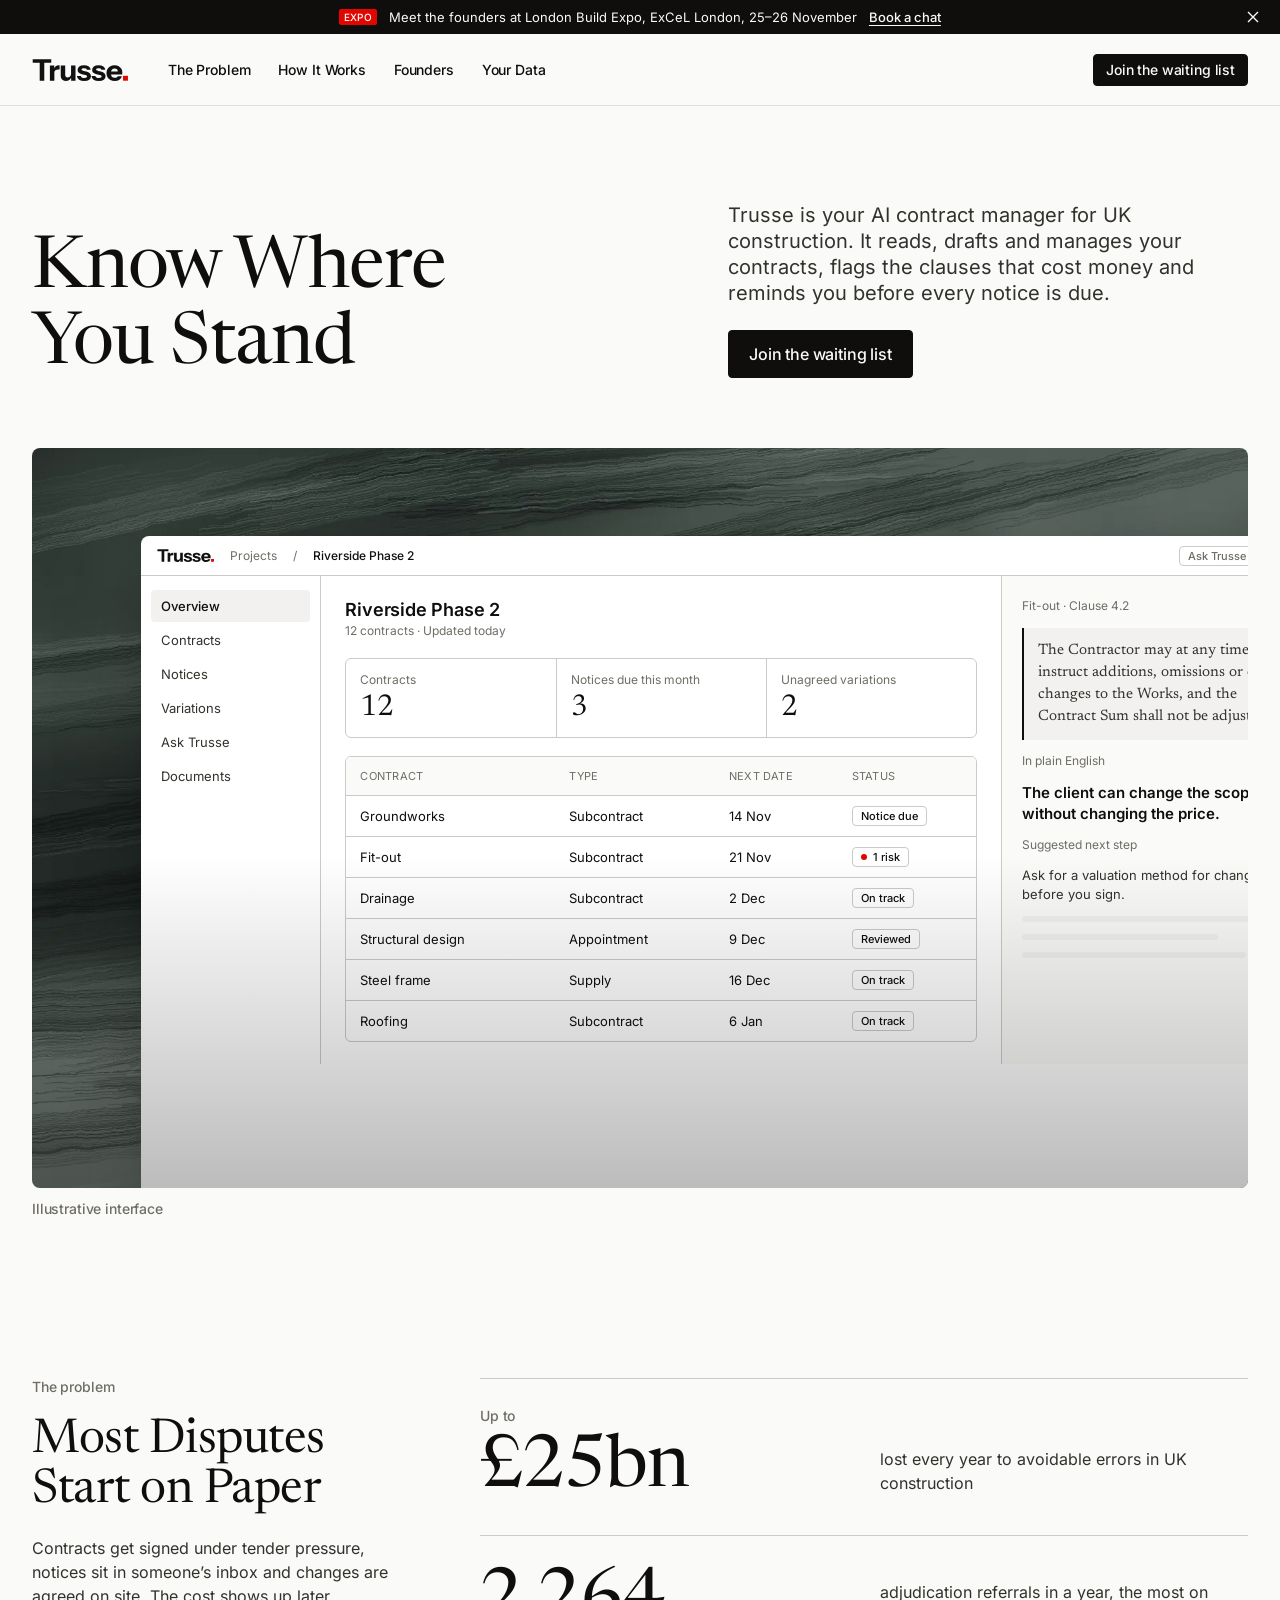
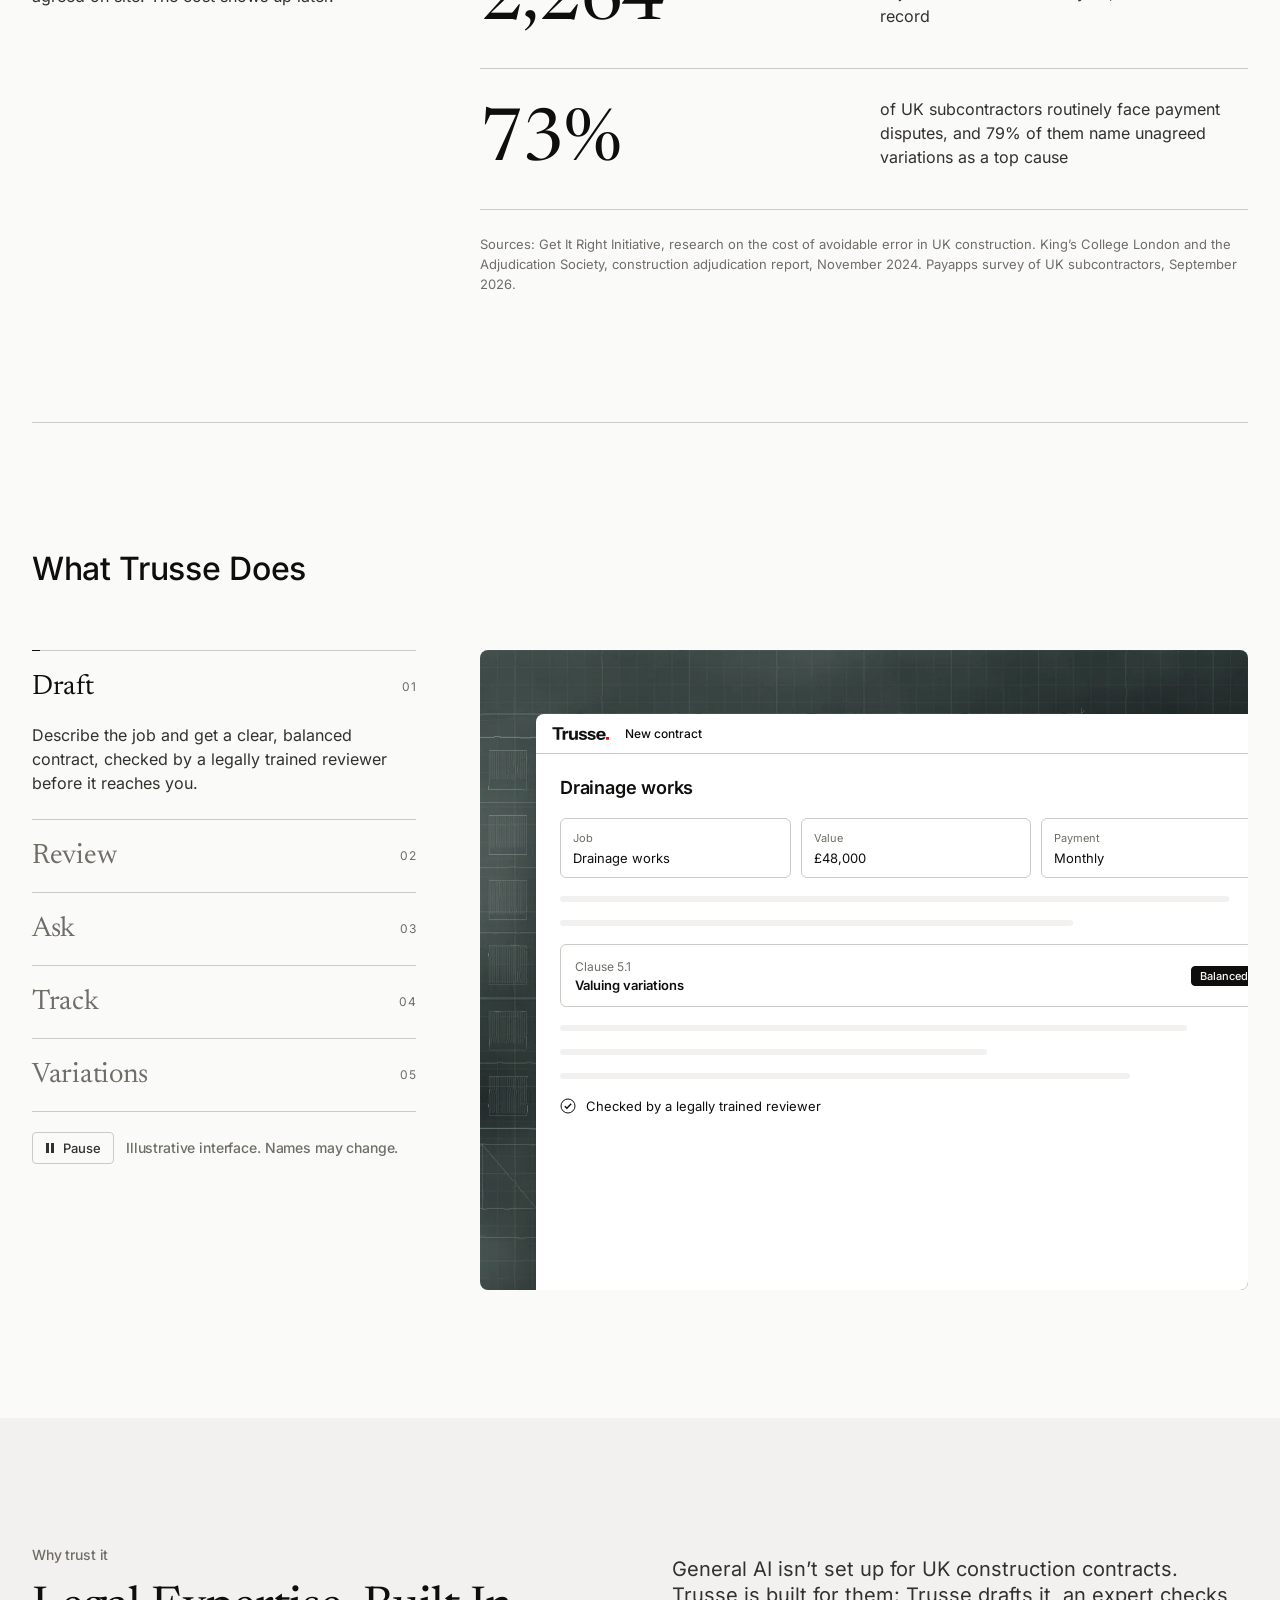
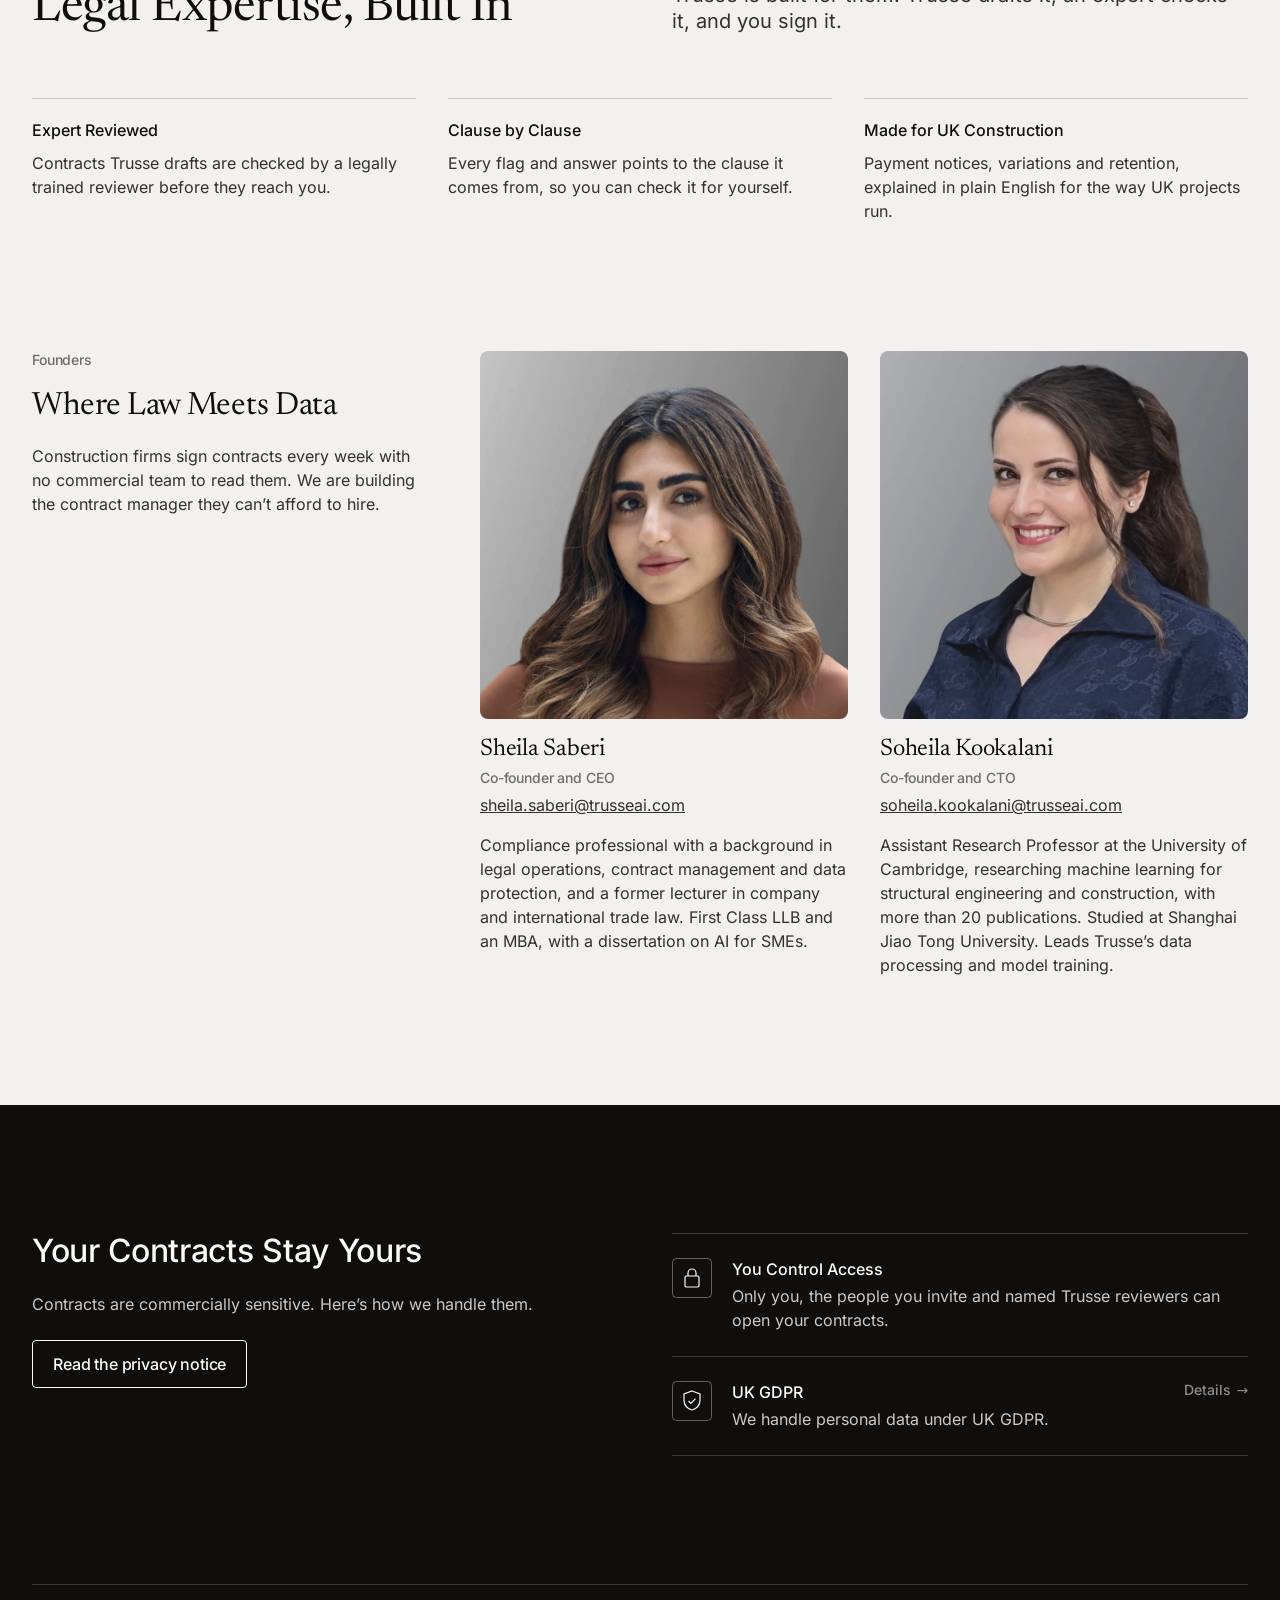
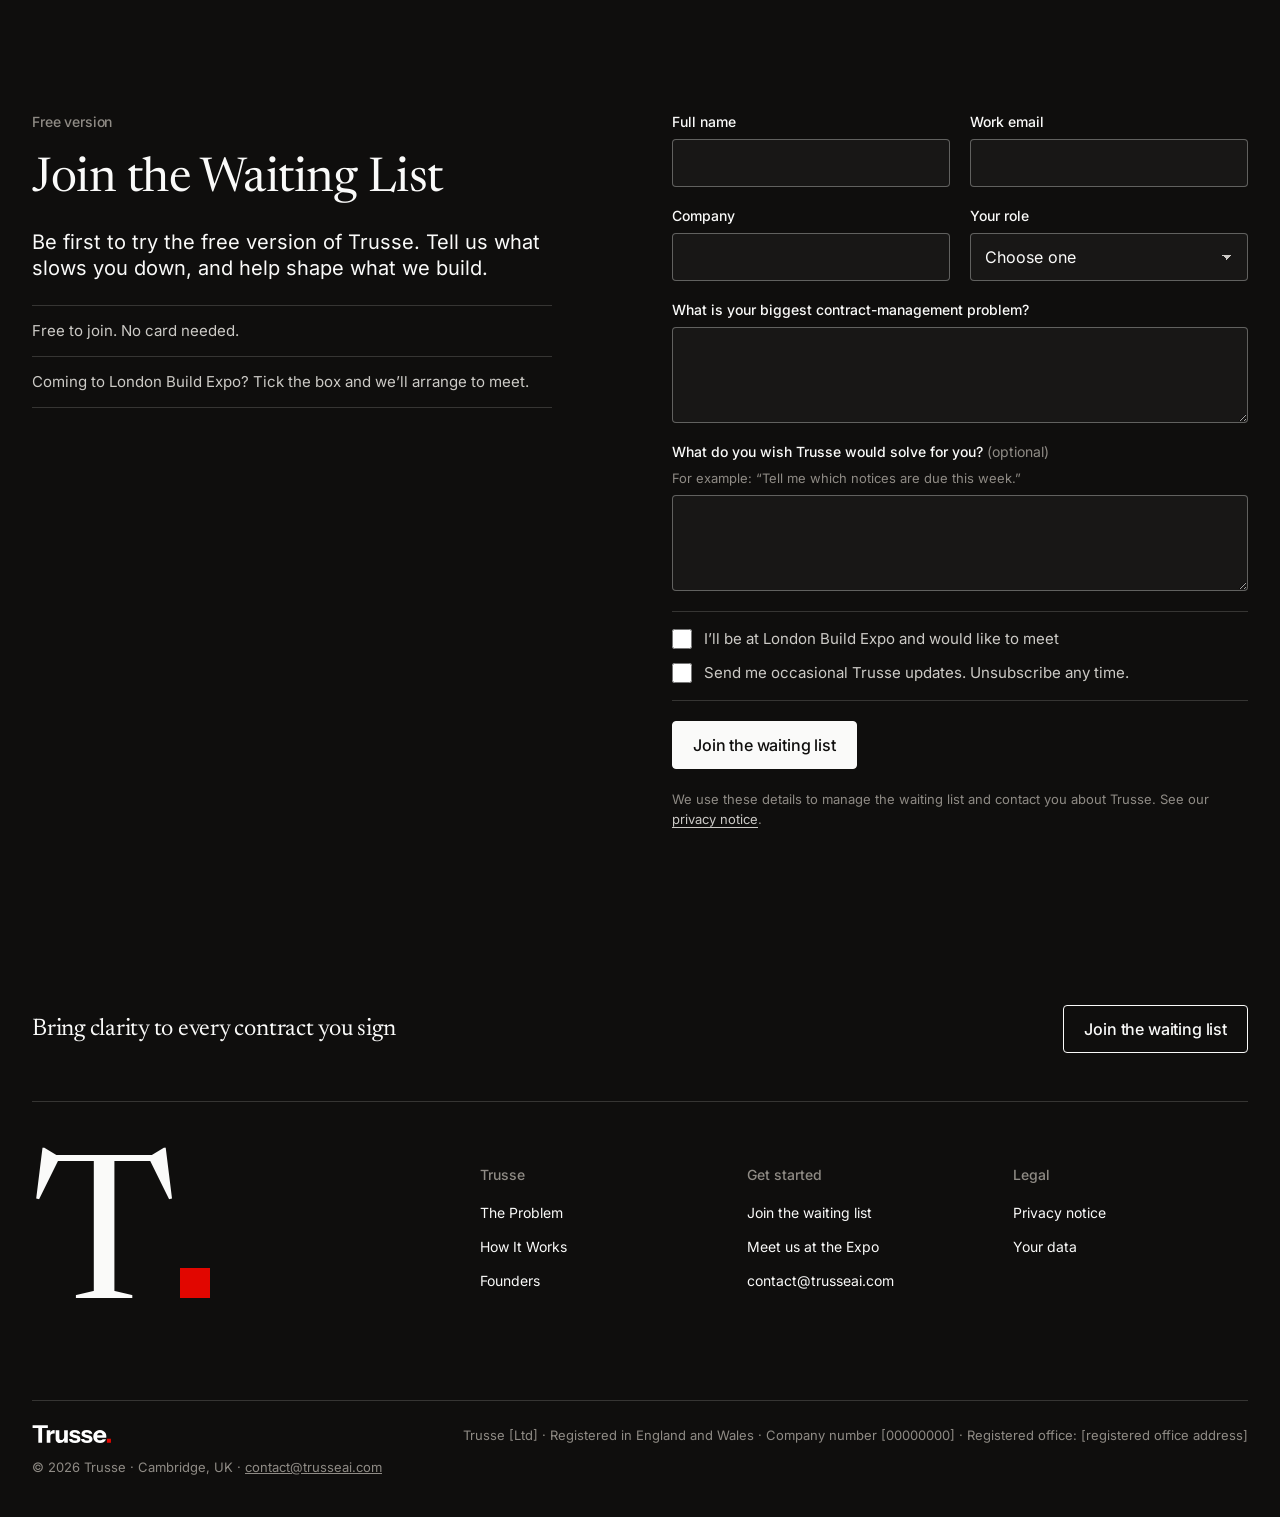
==== commit 571d0a02: "Add founder and company contact emails Co-Authored-By: Claude Opus 5.5 <noreply@anthropic.com>" ====
--- a/index.html
+++ b/index.html
@@ -311,12 +311,12 @@
       <div class="founders__list">
         <div class="founder">
           <picture><source srcset="assets/img/founders/sheila-saberi.webp" type="image/webp"><img class="founder__photo" src="assets/img/founders/sheila-saberi.jpg" alt="Sheila Saberi" width="900" height="900" loading="lazy" decoding="async"></picture>
-          <div><h3>Sheila Saberi</h3><p class="t-label" style="margin-top:6px">Co-founder and CEO</p></div>
+          <div><h3>Sheila Saberi</h3><p class="t-label" style="margin-top:6px">Co-founder and CEO</p><p class="t-body" style="margin-top:6px"><a href="mailto:sheila.saberi@trusseai.com">sheila.saberi@trusseai.com</a></p></div>
           <p class="t-body">Compliance professional with a background in legal operations, contract management and data protection, and a former lecturer in company and international trade law. First Class LLB and an MBA, with a dissertation on AI for SMEs.</p>
         </div>
         <div class="founder">
           <picture><source srcset="assets/img/founders/soheila-kookalani.webp" type="image/webp"><img class="founder__photo" src="assets/img/founders/soheila-kookalani.jpg" alt="Soheila Kookalani" width="900" height="900" loading="lazy" decoding="async"></picture>
-          <div><h3>Soheila Kookalani</h3><p class="t-label" style="margin-top:6px">Co-founder and CTO</p></div>
+          <div><h3>Soheila Kookalani</h3><p class="t-label" style="margin-top:6px">Co-founder and CTO</p><p class="t-body" style="margin-top:6px"><a href="mailto:soheila.kookalani@trusseai.com">soheila.kookalani@trusseai.com</a></p></div>
           <p class="t-body">Assistant Research Professor at the University of Cambridge, researching machine learning for structural engineering and construction, with more than 20 publications. Studied at Shanghai Jiao Tong University. Leads Trusse’s data processing and model training.</p>
         </div>
       </div>
@@ -364,7 +364,7 @@
 
       <div>
         <div id="wl-form-wrap">
-          <form class="form" id="waitlist-form" name="waitlist" action="mailto:hello@trusseai.com" method="POST" enctype="text/plain">
+          <form class="form" id="waitlist-form" name="waitlist" action="mailto:contact@trusseai.com" method="POST" enctype="text/plain">
             <input type="hidden" name="form-name" value="waitlist">
             <p class="vh" aria-hidden="true"><label>Leave this empty <input name="bot-field" tabindex="-1" autocomplete="off"></label></p>
 
@@ -427,7 +427,7 @@
 
         <div class="done" id="wl-done-wrap" hidden>
           <p class="t-label">One last step</p>
-          <p class="t-body"><strong>Press Send in the email that just opened</strong> to join the waiting list. If no email opened, write to <a href="mailto:hello@trusseai.com">hello@trusseai.com</a>.</p>
+          <p class="t-body"><strong>Press Send in the email that just opened</strong> to join the waiting list. If no email opened, write to <a href="mailto:contact@trusseai.com">contact@trusseai.com</a>.</p>
           <h3 class="t-xl" id="wl-done" tabindex="-1">Thank You, <span id="wl-first-name">there</span></h3>
           <p class="t-body">Thank you for telling us what slows you down. We’ll email you when the free version is ready for you.</p>
           <p class="t-body" id="wl-done-expo" hidden>We’ll be in touch to arrange a time at London Build Expo.</p>
@@ -455,7 +455,7 @@
         </div>
         <div>
           <h2>Get started</h2>
-          <ul><li><a href="#join">Join the waiting list</a></li><li><a href="#join" data-pick="expo">Meet us at the Expo</a></li></ul>
+          <ul><li><a href="#join">Join the waiting list</a></li><li><a href="#join" data-pick="expo">Meet us at the Expo</a></li><li><a href="mailto:contact@trusseai.com">contact@trusseai.com</a></li></ul>
         </div>
         <div>
           <h2>Legal</h2>
@@ -466,7 +466,7 @@
     <div class="footer__legal">
       <img src="assets/img/logo-white.svg" alt="Trusse" width="79" height="18">
       <span>Trusse [Ltd] · Registered in England and Wales · Company number [00000000] · Registered office: [registered office address]</span>
-      <span>© 2026 Trusse · Cambridge, UK</span>
+      <span>© 2026 Trusse · Cambridge, UK · <a href="mailto:contact@trusseai.com" style="color:inherit">contact@trusseai.com</a></span>
     </div>
   </div>
 </footer>
